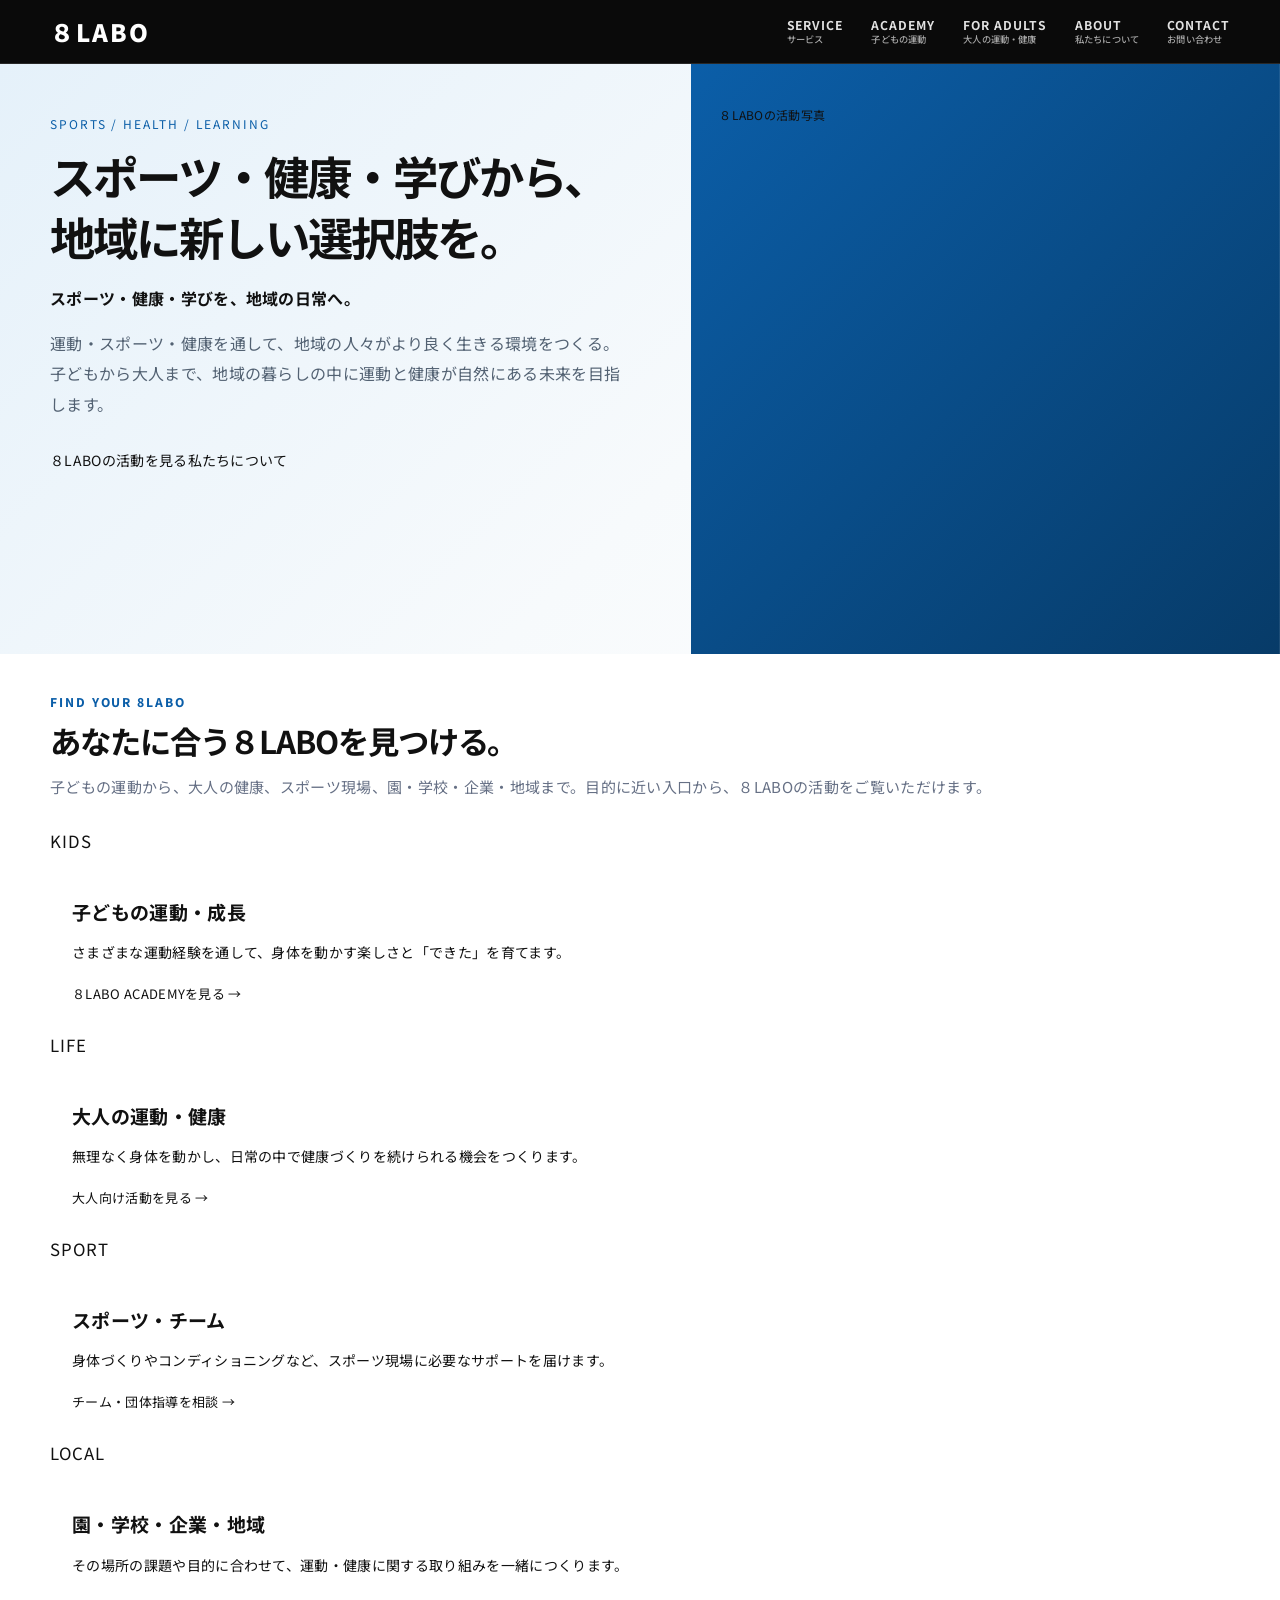
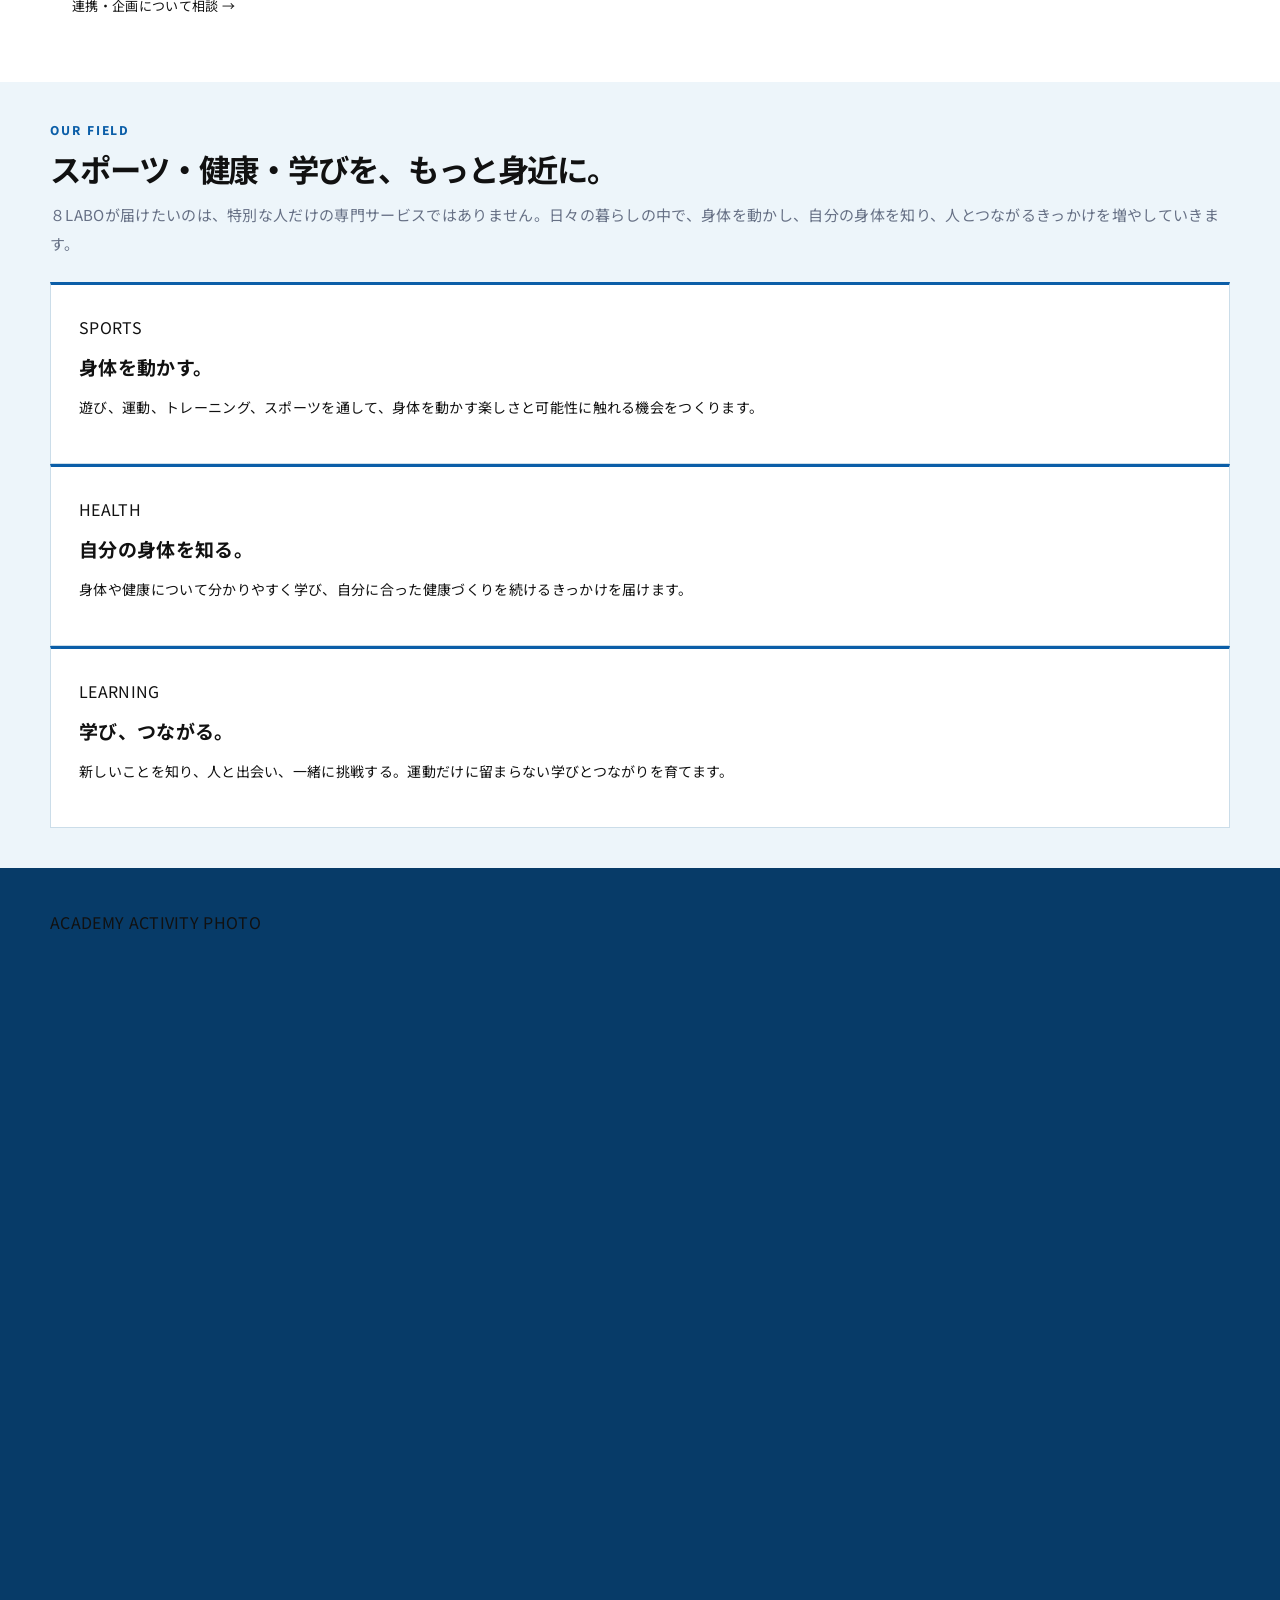
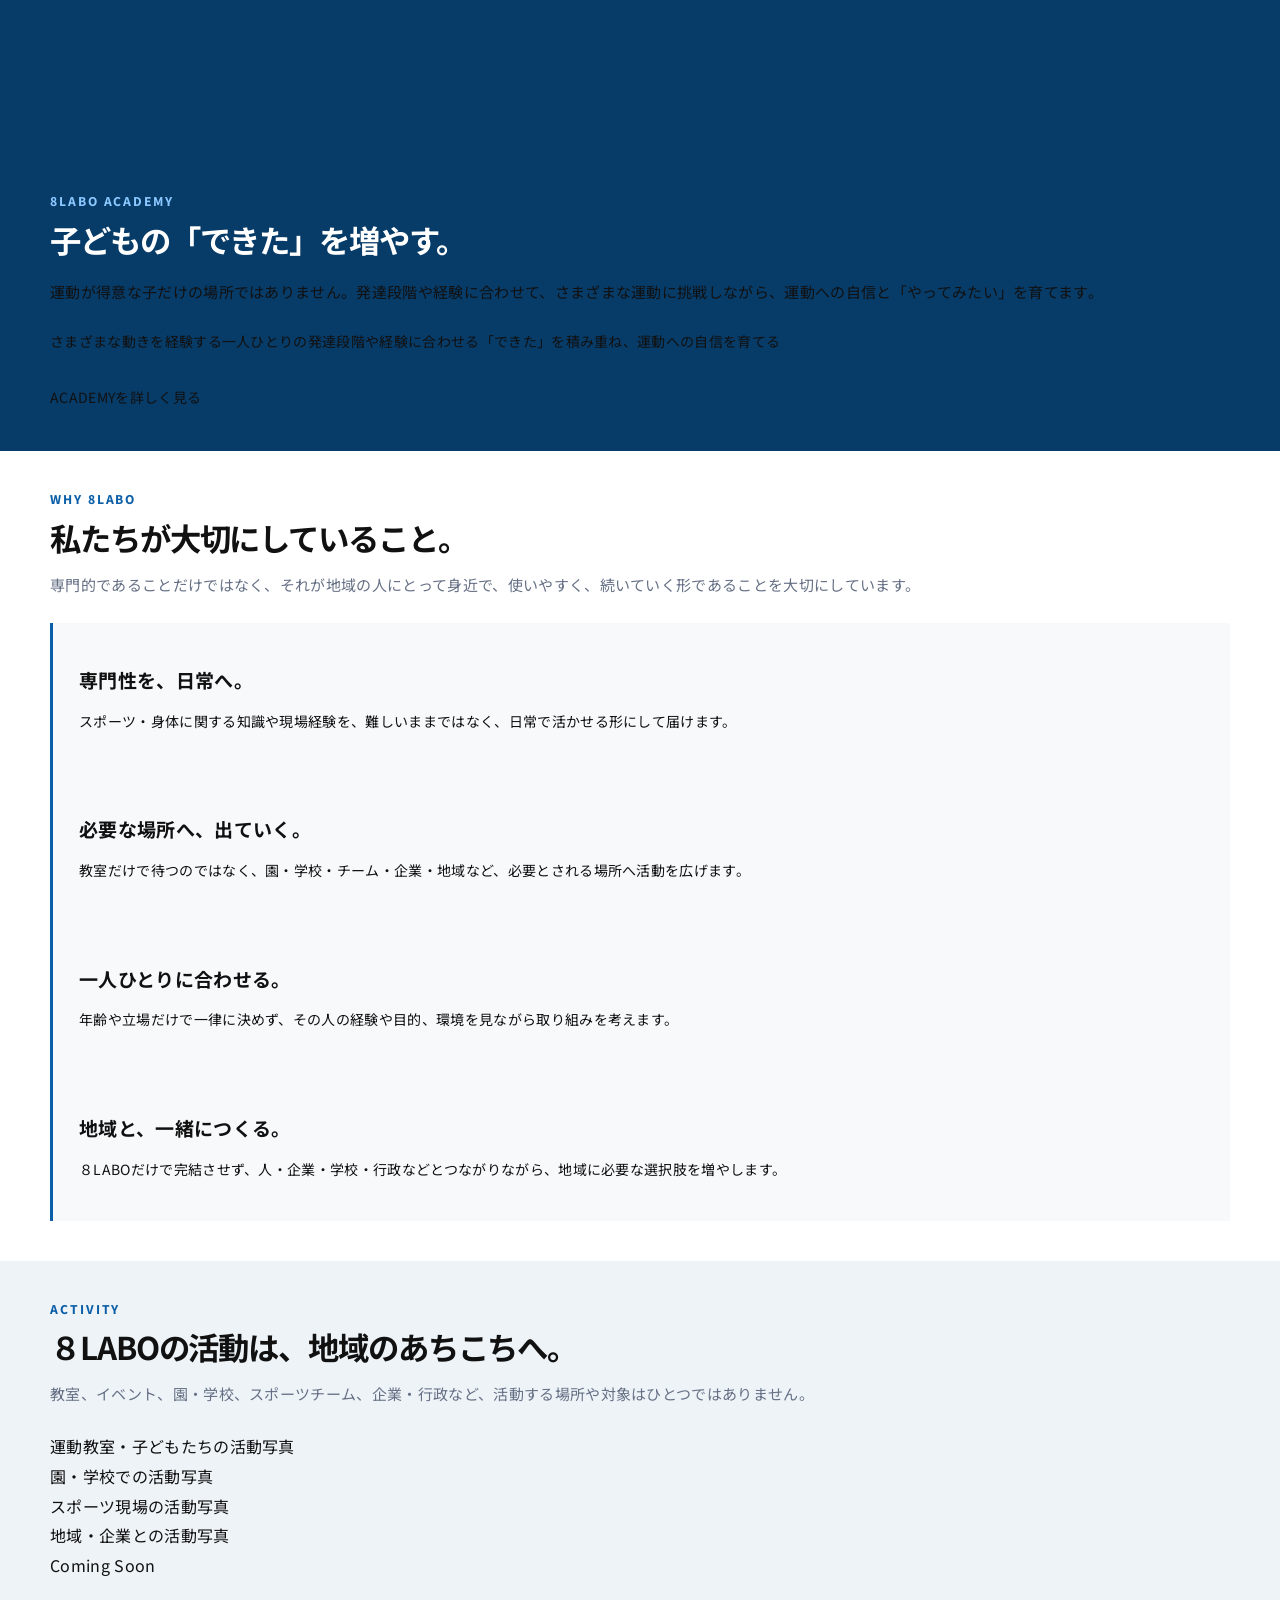
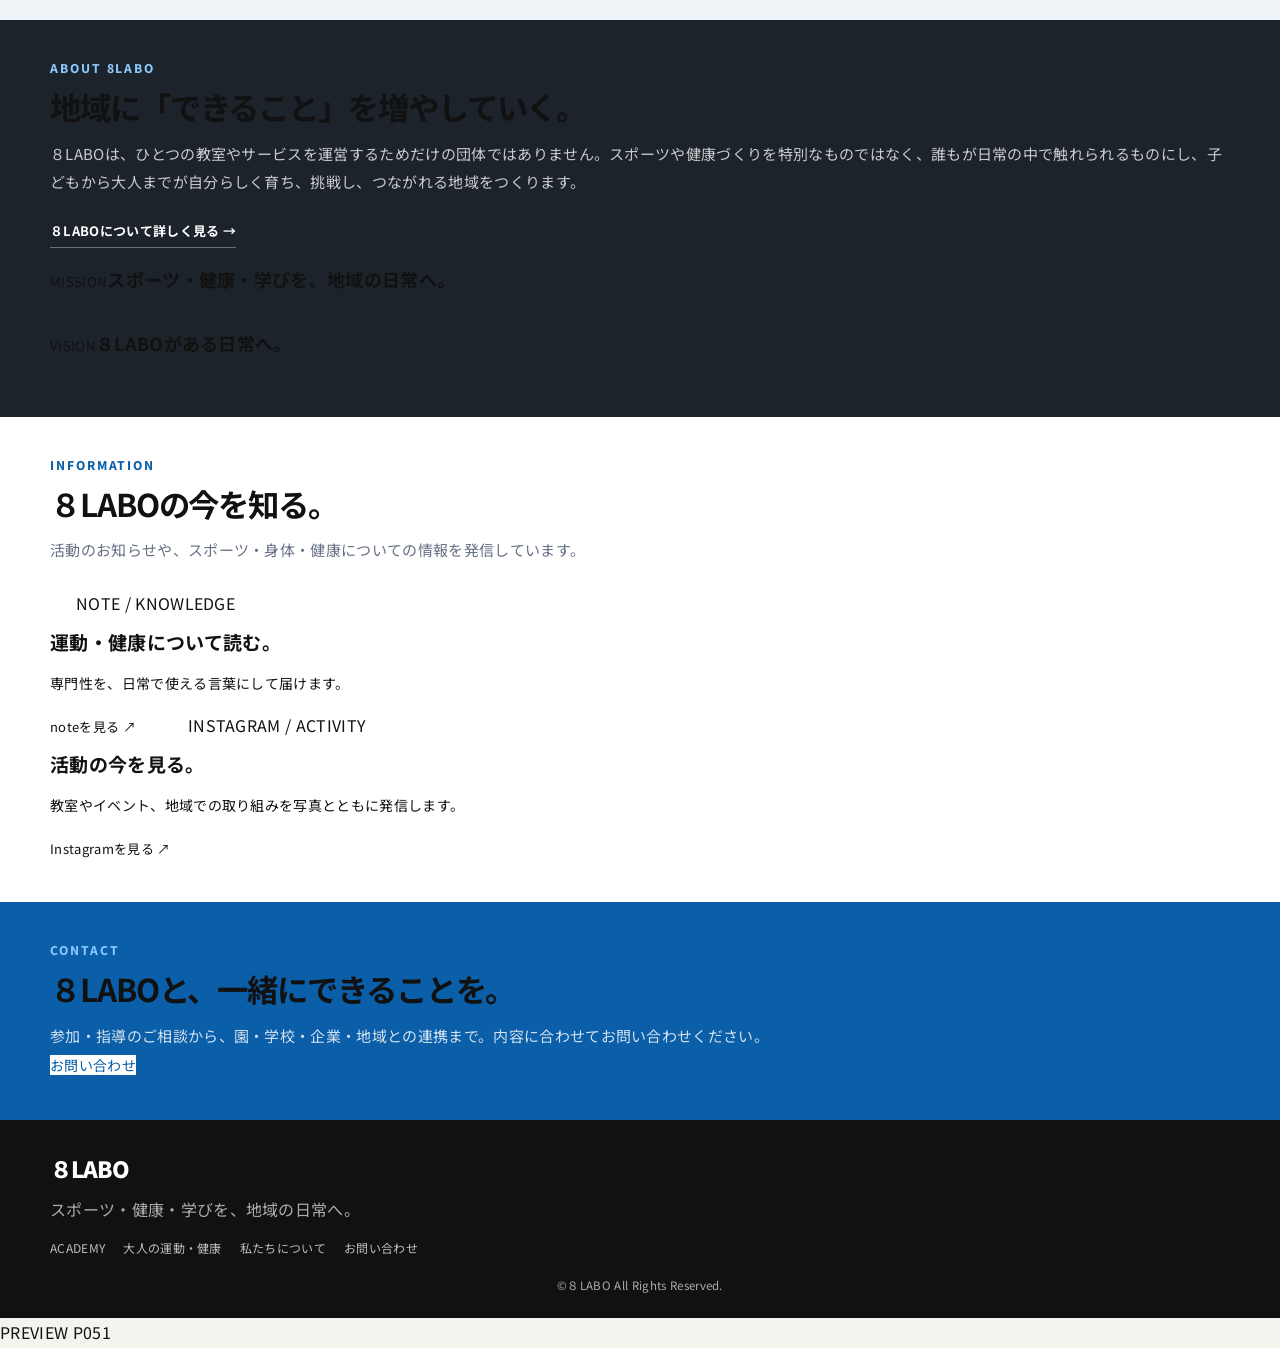
==== preview/index.html @ ba534a1f "P073: refresh Home shared header styles" ====
<!DOCTYPE html><html lang="ja"><head><meta charset="UTF-8"><meta name="viewport" content="width=device-width,initial-scale=1"><meta name="description" content="８LABOは、スポーツ・健康・学びを地域の日常へ届ける愛媛発の地域づくりプロジェクトです。"><title>８LABO｜スポーツ・健康・学びを、地域の日常へ。</title><link rel="preconnect" href="https://fonts.googleapis.com"><link rel="preconnect" href="https://fonts.gstatic.com" crossorigin><link href="https://fonts.googleapis.com/css2?family=Noto+Sans+JP:wght@400;500;600;700;900&display=swap" rel="stylesheet"><link rel="stylesheet" href="style.css"><link rel="stylesheet" href="refine.css"><link rel="stylesheet" href="p003.css"><link rel="stylesheet" href="home-refactor.css?v=p073"><link rel="stylesheet" href="mobile-header.css?v=p073"></head><body class="p003 home-page"><header class="site-header" id="top"><a class="brand" href="#top">８LABO</a><button class="menu-button" aria-expanded="false">MENU</button><nav class="global-nav"><a href="#for-you">SERVICE<span>サービス</span></a><a href="academy.html">ACADEMY<span>子どもの運動</span></a><a href="adults.html">FOR ADULTS<span>大人の運動・健康</span></a><a href="about.html">ABOUT<span>私たちについて</span></a><a href="contact.html">CONTACT<span>お問い合わせ</span></a></nav></header><main><section class="renew-hero home-hero"><div class="hero-grid"><div class="hero-copybox"><p class="kicker">SPORTS / HEALTH / LEARNING</p><h1>８LABOがある日常へ。</h1><p class="mission">スポーツ・健康・学びを、地域の日常へ。</p><p class="hero-text">運動・スポーツ・健康を通して、地域の人々がより良く生きる環境をつくる。子どもから大人まで、地域の暮らしの中に運動と健康が自然にある未来を目指します。</p><div class="hero-actions"><a class="btn btn-primary" href="#for-you">８LABOの活動を見る</a><a class="btn btn-secondary" href="about.html">私たちについて</a></div></div><div class="photo-stage"><p class="photo-note">８LABOの活動写真</p></div></div></section><section id="for-you" class="entrance-section"><div class="wrap"><div class="section-head"><div class="heading-unit"><h2>あなたに合う８LABOを見つける。</h2><p class="kicker">FIND YOUR 8LABO</p></div><p>子どもの運動から、大人の健康、スポーツ現場、園・学校・企業・地域まで。目的に近い入口から、８LABOの活動をご覧いただけます。</p></div><div class="entrance-grid"><a class="entrance-card" href="academy.html"><div class="entrance-visual">KIDS</div><div class="entrance-copy"><h3>子どもの運動・成長</h3><p>さまざまな運動経験を通して、身体を動かす楽しさと「できた」を育てます。</p><span class="mini-link">８LABO ACADEMYを見る →</span></div></a><a class="entrance-card" href="adults.html"><div class="entrance-visual">LIFE</div><div class="entrance-copy"><h3>大人の運動・健康</h3><p>無理なく身体を動かし、日常の中で健康づくりを続けられる機会をつくります。</p><span class="mini-link">大人向け活動を見る →</span></div></a><a class="entrance-card" href="contact.html"><div class="entrance-visual">SPORT</div><div class="entrance-copy"><h3>スポーツ・チーム</h3><p>身体づくりやコンディショニングなど、スポーツ現場に必要なサポートを届けます。</p><span class="mini-link">チーム・団体指導を相談 →</span></div></a><a class="entrance-card" href="contact.html"><div class="entrance-visual">LOCAL</div><div class="entrance-copy"><h3>園・学校・企業・地域</h3><p>その場所の課題や目的に合わせて、運動・健康に関する取り組みを一緒につくります。</p><span class="mini-link">連携・企画について相談 →</span></div></a></div></div></section><section id="services" class="home-fields"><div class="wrap"><div class="section-head"><div class="heading-unit"><h2>スポーツ・健康・学びを、もっと身近に。</h2><p class="kicker">OUR FIELD</p></div><p>８LABOが届けたいのは、特別な人だけの専門サービスではありません。日々の暮らしの中で、身体を動かし、自分の身体を知り、人とつながるきっかけを増やしていきます。</p></div><div class="value-grid"><article class="value-card"><span class="value-word">SPORTS</span><h3>身体を動かす。</h3><p>遊び、運動、トレーニング、スポーツを通して、身体を動かす楽しさと可能性に触れる機会をつくります。</p></article><article class="value-card"><span class="value-word">HEALTH</span><h3>自分の身体を知る。</h3><p>身体や健康について分かりやすく学び、自分に合った健康づくりを続けるきっかけを届けます。</p></article><article class="value-card"><span class="value-word">LEARNING</span><h3>学び、つながる。</h3><p>新しいことを知り、人と出会い、一緒に挑戦する。運動だけに留まらない学びとつながりを育てます。</p></article></div></div></section><section class="featured"><div class="wrap featured-grid"><div class="featured-visual">ACADEMY ACTIVITY PHOTO</div><div><div class="heading-unit heading-unit-light"><h2>子どもの「できた」を増やす。</h2><p class="kicker">8LABO ACADEMY</p></div><p>運動が得意な子だけの場所ではありません。発達段階や経験に合わせて、さまざまな運動に挑戦しながら、運動への自信と「やってみたい」を育てます。</p><div class="feature-points"><span>さまざまな動きを経験する</span><span>一人ひとりの発達段階や経験に合わせる</span><span>「できた」を積み重ね、運動への自信を育てる</span></div><a class="btn" href="academy.html">ACADEMYを詳しく見る</a></div></div></section><section id="strength" class="home-strength"><div class="wrap"><div class="section-head"><div class="heading-unit"><h2>私たちが大切にしていること。</h2><p class="kicker">WHY 8LABO</p></div><p>専門的であることだけではなく、それが地域の人にとって身近で、使いやすく、続いていく形であることを大切にしています。</p></div><div class="reason-grid"><article class="reason"><h3>専門性を、日常へ。</h3><p>スポーツ・身体に関する知識や現場経験を、難しいままではなく、日常で活かせる形にして届けます。</p></article><article class="reason"><h3>必要な場所へ、出ていく。</h3><p>教室だけで待つのではなく、園・学校・チーム・企業・地域など、必要とされる場所へ活動を広げます。</p></article><article class="reason"><h3>一人ひとりに合わせる。</h3><p>年齢や立場だけで一律に決めず、その人の経験や目的、環境を見ながら取り組みを考えます。</p></article><article class="reason"><h3>地域と、一緒につくる。</h3><p>８LABOだけで完結させず、人・企業・学校・行政などとつながりながら、地域に必要な選択肢を増やします。</p></article></div></div></section><section id="activity" class="activity-results"><div class="wrap"><div class="section-head"><div class="heading-unit"><h2>８LABOの活動は、地域のあちこちへ。</h2><p class="kicker">ACTIVITY</p></div><p>教室、イベント、園・学校、スポーツチーム、企業・行政など、活動する場所や対象はひとつではありません。</p></div><div class="activity-photo-grid"><div class="activity-photo">運動教室・子どもたちの活動写真</div><div class="activity-photo">園・学校での活動写真</div><div class="activity-photo">スポーツ現場の活動写真</div><div class="activity-photo">地域・企業との活動写真</div></div></div></section><section id="about" class="about-renew"><div class="wrap about-grid"><div class="about-copy"><div class="heading-unit heading-unit-light"><h2>地域に「できること」を増やしていく。</h2><p class="kicker">ABOUT 8LABO</p></div><p>８LABOは、ひとつの教室やサービスを運営するためだけの団体ではありません。スポーツや健康づくりを特別なものではなく、誰もが日常の中で触れられるものにし、子どもから大人までが自分らしく育ち、挑戦し、つながれる地域をつくります。</p><a class="about-link" href="about.html">８LABOについて詳しく見る →</a></div><div class="mv-summary"><div class="mv-block"><small>MISSION</small><strong>スポーツ・健康・学びを、地域の日常へ。</strong></div><div class="mv-block"><small>VISION</small><strong>８LABOがある日常へ。</strong></div></div></div></section><section class="home-news"><div class="wrap"><div class="section-head"><div class="heading-unit"><h2>８LABOの今を知る。</h2><p class="kicker">INFORMATION</p></div><p>活動のお知らせや、スポーツ・身体・健康についての情報を発信しています。</p></div><div class="content-grid"><a class="content-card" href="https://note.com/8labo" target="_blank" rel="noopener"><span class="tag">NOTE / KNOWLEDGE</span><h3>運動・健康について読む。</h3><p>専門性を、日常で使える言葉にして届けます。</p><span class="mini-link">noteを見る ↗</span></a><a class="content-card" href="https://www.instagram.com/8_labo/" target="_blank" rel="noopener"><span class="tag">INSTAGRAM / ACTIVITY</span><h3>活動の今を見る。</h3><p>教室やイベント、地域での取り組みを写真とともに発信します。</p><span class="mini-link">Instagramを見る ↗</span></a></div></div></section><section id="contact" class="renew-contact"><div class="wrap"><div class="heading-unit heading-unit-light"><h2>８LABOと、一緒にできることを。</h2><p class="kicker">CONTACT</p></div><p>参加・指導のご相談から、園・学校・企業・地域との連携まで。内容に合わせてお問い合わせください。</p><div class="hero-actions"><a class="btn home-contact-btn" href="contact.html">お問い合わせ</a></div></div></section></main><footer class="site-footer"><div class="footer-brand">８LABO</div><p>スポーツ・健康・学びを、地域の日常へ。</p><div class="footer-links"><a href="academy.html">ACADEMY</a><a href="adults.html">大人の運動・健康</a><a href="about.html">私たちについて</a><a href="contact.html">お問い合わせ</a></div><p class="copyright">©８LABO All Rights Reserved.</p></footer><div class="preview-badge">PREVIEW P051</div><script src="script.js"></script></body></html>
---- preview/style.css ----
:root{--ink:#111;--paper:#f5f3ee;--white:#fff;--accent:#dff06a;--muted:#696969;--line:rgba(17,17,17,.16);--max:1180px}*{box-sizing:border-box}html{scroll-behavior:smooth}body{margin:0;font-family:"Noto Sans JP",system-ui,sans-serif;background:var(--paper);color:var(--ink);line-height:1.85;letter-spacing:.02em}a{color:inherit;text-decoration:none}.site-header{position:fixed;inset:0 0 auto;z-index:100;display:flex;align-items:center;justify-content:space-between;padding:22px 28px;mix-blend-mode:difference;color:white}.brand{font-size:1.25rem;font-weight:900;letter-spacing:.08em}.global-nav{display:flex;gap:28px;font-size:.76rem;font-weight:700;letter-spacing:.12em}.global-nav a{opacity:.82}.menu-button{display:none;background:none;border:0;color:inherit;font:inherit;font-size:.75rem;font-weight:700}.hero{min-height:100svh;position:relative;overflow:hidden;display:grid;place-items:center;background:#101010;color:white}.hero-inner{width:min(var(--max),calc(100% - 48px));position:relative;z-index:2;padding:130px 0 90px}.eyebrow,.section-index{font-size:.72rem;font-weight:700;letter-spacing:.18em}.hero h1{margin:18px 0 24px;font-size:clamp(4rem,11vw,9rem);line-height:.96;letter-spacing:-.055em;font-weight:900}.hero-copy{font-size:clamp(1.25rem,2vw,2rem);font-weight:600;margin:0 0 28px}.hero-lead{max-width:720px;color:rgba(255,255,255,.72)}.text-link{display:inline-flex;gap:12px;margin-top:28px;font-weight:700;border-bottom:1px solid rgba(255,255,255,.35);padding-bottom:6px}.hero-orb{position:absolute;border-radius:999px}.hero-orb-a{width:56vw;height:56vw;background:radial-gradient(circle at 40% 40%,#edf88c 0%,#b6d942 34%,transparent 70%);top:-22vw;right:-10vw}.hero-orb-b{width:34vw;height:34vw;background:radial-gradient(circle,rgba(131,149,255,.72),transparent 70%);bottom:-18vw;left:-8vw}.section-wrap{width:min(var(--max),calc(100% - 48px));margin:0 auto;padding:128px 0}.section-wrap.narrow{max-width:860px}.section-dark{background:#111;color:white}.section-light{background:var(--paper)}.section-accent{background:var(--accent)}.section-heading{margin-bottom:58px}.section-heading h2,.statement h2,.story h2,.support h2,.contact h2,.future h2{font-size:clamp(2.2rem,5vw,4.7rem);line-height:1.18;letter-spacing:-.04em;margin:18px 0 26px}.statement p{color:rgba(255,255,255,.76)}.statement-large{font-size:clamp(1.5rem,3vw,2.5rem);line-height:1.55;margin:48px 0}.statement-large strong{color:white}.vision-grid{display:grid;grid-template-columns:repeat(2,1fr);gap:1px;background:var(--line);border:1px solid var(--line)}.vision-card{background:var(--paper);padding:44px;min-height:320px}.vision-card span,.support-grid span{font-size:.72rem;font-weight:700;letter-spacing:.15em;color:var(--muted)}.vision-card h3{font-size:1.6rem;line-height:1.45;margin:70px 0 18px}.vision-card p{color:#555;margin:0}.big-number{font-size:clamp(6rem,18vw,15rem);line-height:.8;letter-spacing:-.08em;font-weight:900;margin:36px 0 50px}.future-lines{border-top:1px solid rgba(17,17,17,.28)}.future-lines p{margin:0;padding:20px 0;border-bottom:1px solid rgba(17,17,17,.28);font-size:clamp(1.1rem,2vw,1.65rem);font-weight:600}.future-closing{margin-top:48px;font-size:1.15rem;font-weight:600}.activity-list{border-top:1px solid var(--line)}.activity-item{display:grid;grid-template-columns:110px 1fr;gap:30px;padding:46px 0;border-bottom:1px solid var(--line)}.activity-no{font-size:3.5rem;font-weight:900;line-height:1}.activity-label{font-size:.72rem;font-weight:700;letter-spacing:.16em;margin-top:0}.activity-item h3{font-size:clamp(1.5rem,3vw,2.4rem);line-height:1.35;margin:8px 0 14px}.activity-item p:last-child{max-width:720px;color:#555}.story-grid{display:grid;grid-template-columns:1fr 1fr;gap:90px}.story-copy{align-self:end}.story-copy p{color:rgba(255,255,255,.7)}.story-copy .lead{color:white;font-size:1.35rem;font-weight:600}.support-lead{font-size:1.25rem;font-weight:600;margin:28px 0 54px}.support-grid{display:grid;grid-template-columns:repeat(4,1fr);gap:1px;background:var(--line);border:1px solid var(--line)}.support-grid>div{background:var(--paper);padding:30px;min-height:250px}.support-grid h3{margin-top:50px}.support-grid p{color:#555;font-size:.92rem}.contact{text-align:center}.contact .section-index{text-align:left}.contact p{max-width:720px;margin-left:auto;margin-right:auto}.contact-button{display:inline-flex;margin-top:34px;padding:18px 28px;border:2px solid #111;font-weight:800;letter-spacing:.08em}.contact-button:hover{background:#111;color:white}.site-footer{background:#111;color:white;padding:50px 28px 34px}.footer-brand{font-size:clamp(2.5rem,6vw,5rem);font-weight:900;letter-spacing:-.04em}.site-footer p{color:rgba(255,255,255,.65)}.copyright{margin-top:44px;font-size:.72rem}.reveal{opacity:0;transform:translateY(28px);transition:opacity .8s ease,transform .8s ease}.reveal.is-visible{opacity:1;transform:none}@media(max-width:800px){.site-header{padding:18px 20px}.menu-button{display:block}.global-nav{display:none;position:fixed;top:58px;right:16px;flex-direction:column;gap:16px;padding:20px;background:#111;color:white;mix-blend-mode:normal;min-width:180px}.global-nav.is-open{display:flex}.hero-inner,.section-wrap{width:min(100% - 32px,var(--max))}.hero h1{font-size:clamp(3.6rem,18vw,6rem)}.hero-orb-a{width:90vw;height:90vw;top:-30vw;right:-30vw}.hero-orb-b{width:70vw;height:70vw}.section-wrap{padding:92px 0}.vision-grid,.story-grid,.support-grid{grid-template-columns:1fr}.vision-card{min-height:0;padding:30px}.vision-card h3{margin-top:42px}.activity-item{grid-template-columns:58px 1fr;gap:18px}.activity-no{font-size:2.5rem}.story-grid{gap:20px}}
---- preview/home-refactor.css ----
/* P073 — home base + shared consistency + canonical site header. */
@import url('./home-p051-base.css');
@import url('./p051-consistency.css?v=p073');
@import url('./mobile-header.css?v=p066');
@import url('./header-p071.css?v=p073');
---- preview/mobile-header.css ----
/* P066 — canonical header contract.
   All pages now use the same explicit Noto Sans JP source for the brand/menu. */
html body.p003 > header.site-header{
  height:64px!important;
  padding:0 max(20px,calc((100vw - 1180px)/2))!important;
  display:flex!important;
  align-items:center!important;
  justify-content:space-between!important;
  background:#0a0a0a!important;
  color:#fff!important;
  border-bottom:1px solid rgba(255,255,255,.12)!important;
  position:relative!important;
  z-index:1000!important;
  mix-blend-mode:normal!important;
  isolation:isolate!important;
}
html body.p003 > header.site-header > a.brand{
  margin:0!important;
  padding:0!important;
  font-family:"Noto Sans JP",sans-serif!important;
  font-size:24px!important;
  font-weight:900!important;
  line-height:1!important;
  letter-spacing:.08em!important;
  color:#fff!important;
  opacity:1!important;
  transform:none!important;
}
html body.p003 > header.site-header > button.menu-button{
  margin:0!important;
  padding:0!important;
  background:none!important;
  border:0!important;
  font-family:"Noto Sans JP",sans-serif!important;
  font-size:14px!important;
  font-weight:800!important;
  line-height:1!important;
  letter-spacing:.12em!important;
  color:#fff!important;
  opacity:1!important;
  transform:none!important;
}
@media(min-width:801px){
  html body.p003 > header.site-header > button.menu-button{display:none!important}
  html body.p003 > header.site-header > nav.global-nav{
    display:flex!important;
    align-items:center!important;
    gap:28px!important;
    position:static!important;
    width:auto!important;
    min-width:0!important;
    margin:0!important;
    padding:0!important;
    background:transparent!important;
    border:0!important;
    box-shadow:none!important;
  }
  html body.p003 > header.site-header > nav.global-nav a{
    display:block!important;
    width:auto!important;
    margin:0!important;
    padding:0!important;
    border:0!important;
    color:#fff!important;
    font-size:.76rem!important;
    font-weight:700!important;
    line-height:1.35!important;
    letter-spacing:.08em!important;
    opacity:.88!important;
    white-space:nowrap!important;
  }
}
@media(max-width:800px){
  html,body{-webkit-text-size-adjust:100%!important;text-size-adjust:100%!important}
  html body.p003 > header.site-header{padding:0 20px!important}
  html body.p003 > header.site-header > a.brand{
    font-family:"Noto Sans JP",sans-serif!important;
    font-size:24px!important;
    font-weight:900!important;
    line-height:24px!important;
  }
  html body.p003 > header.site-header > button.menu-button{display:block!important}
}
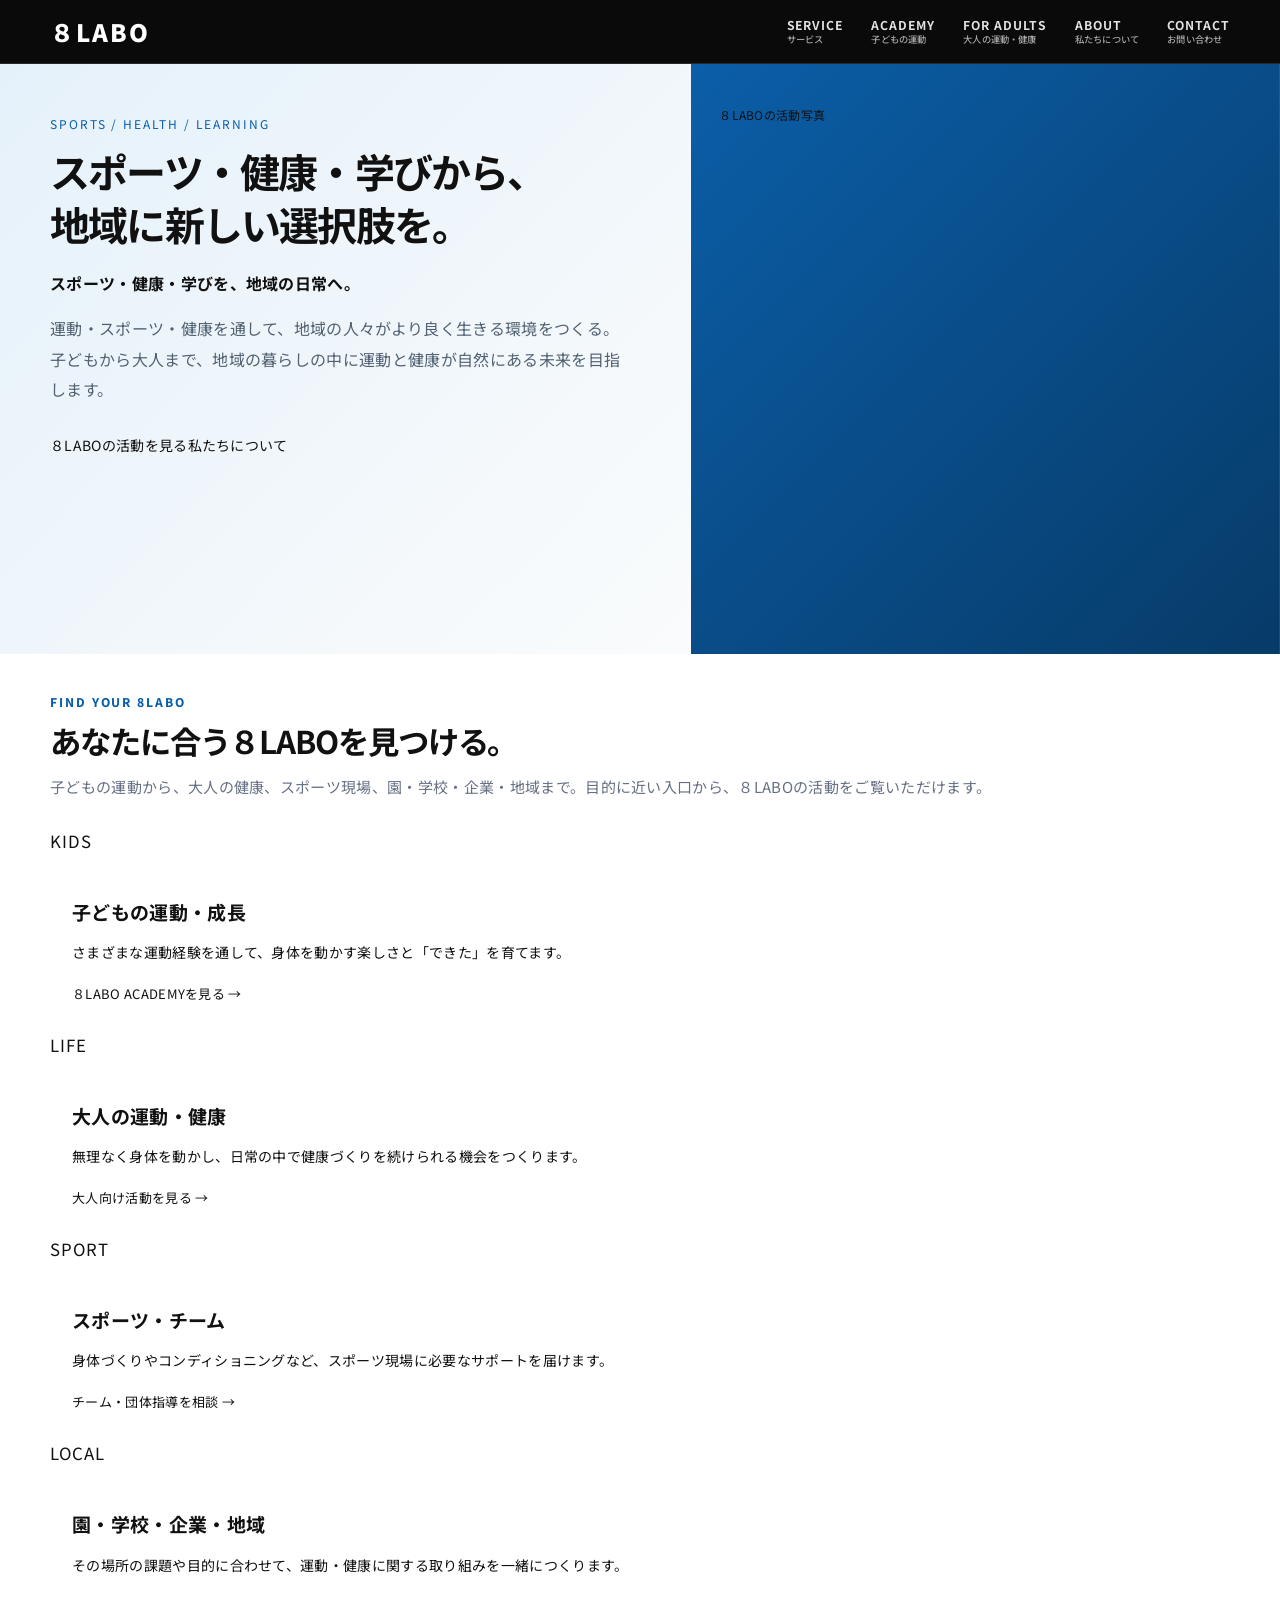
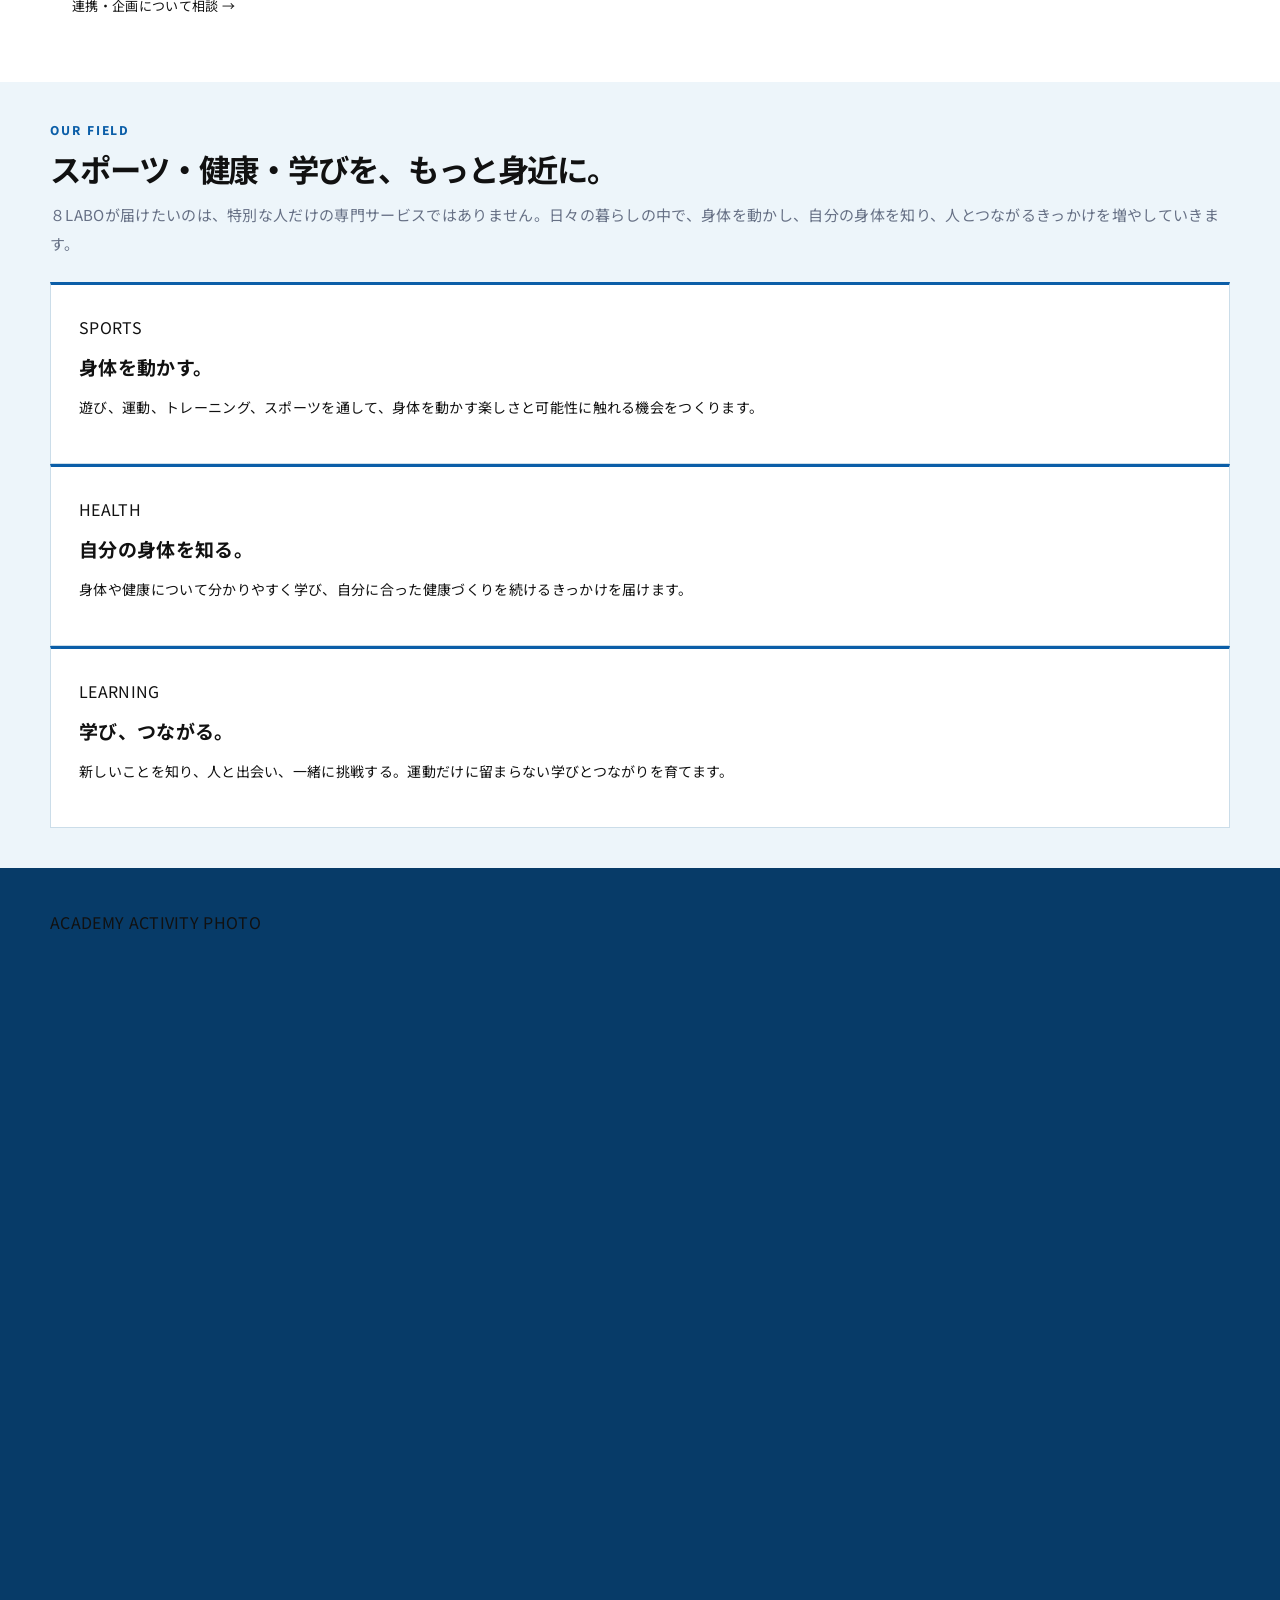
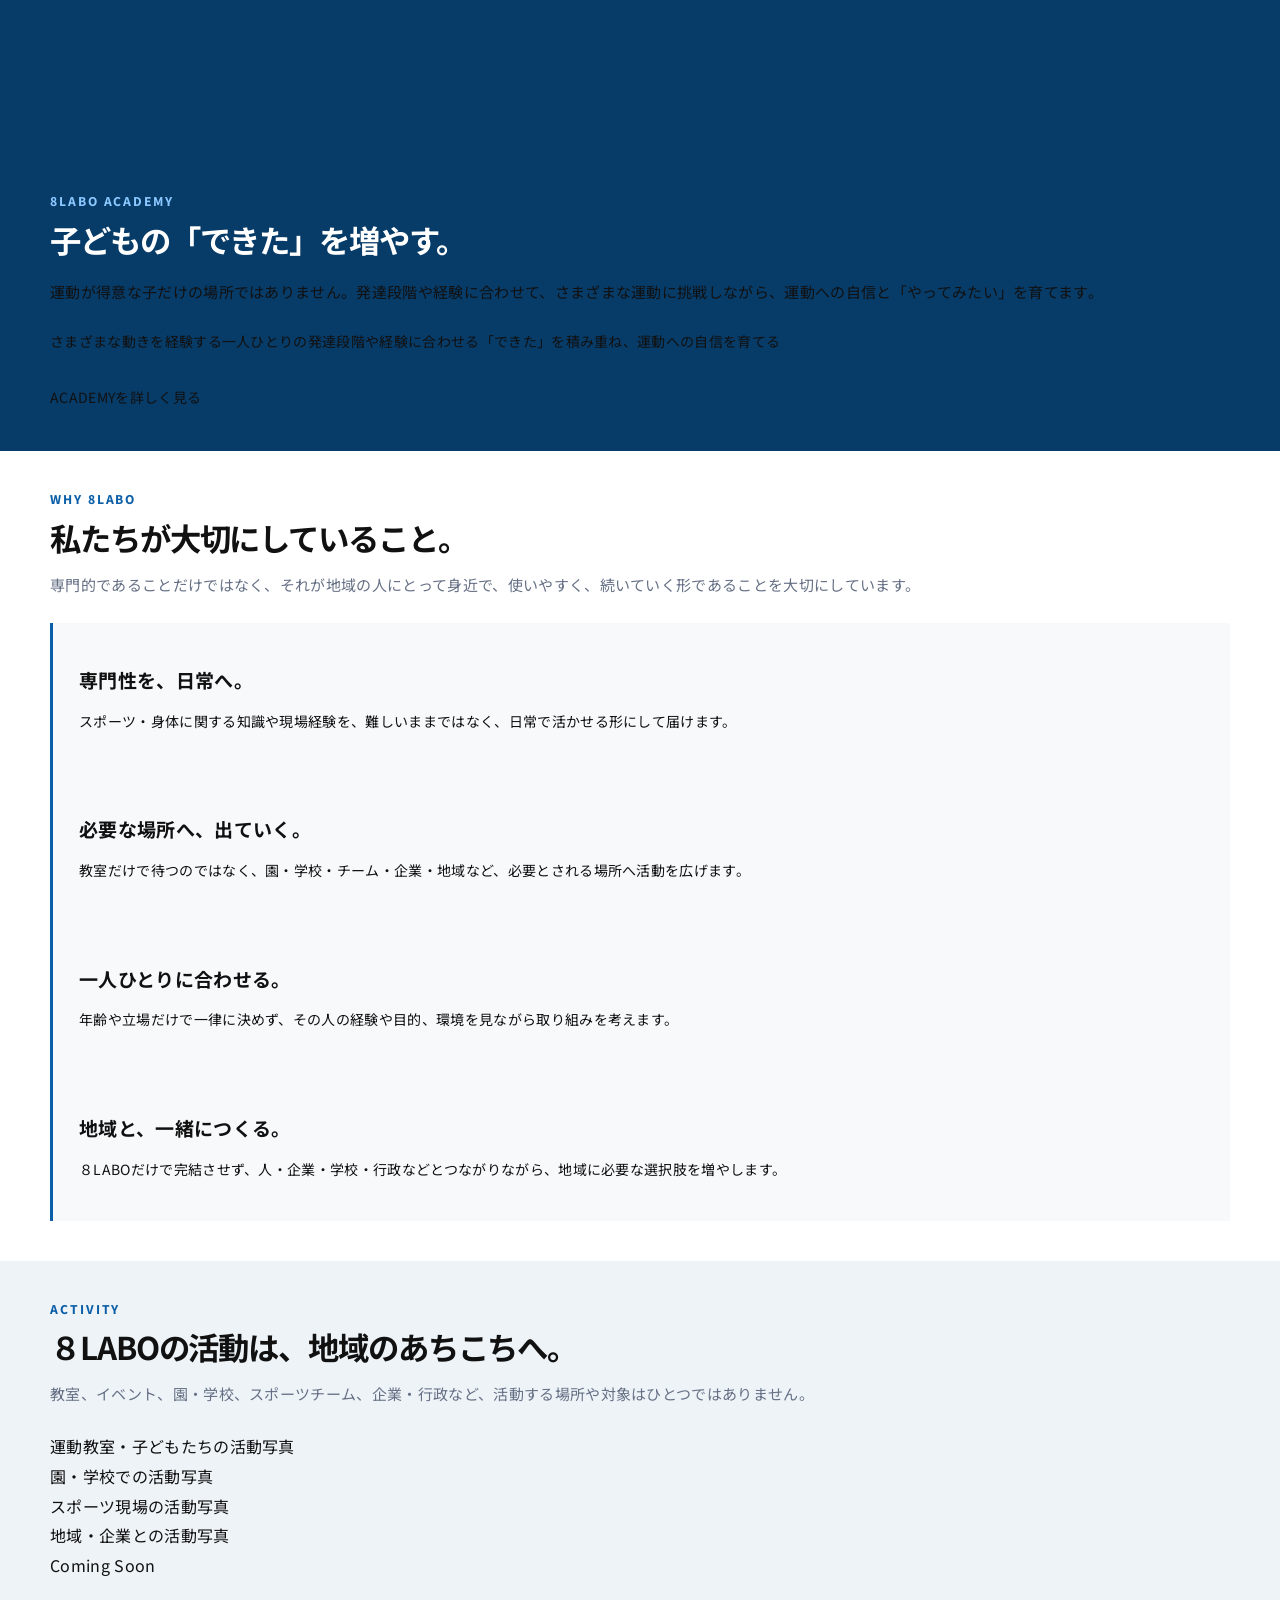
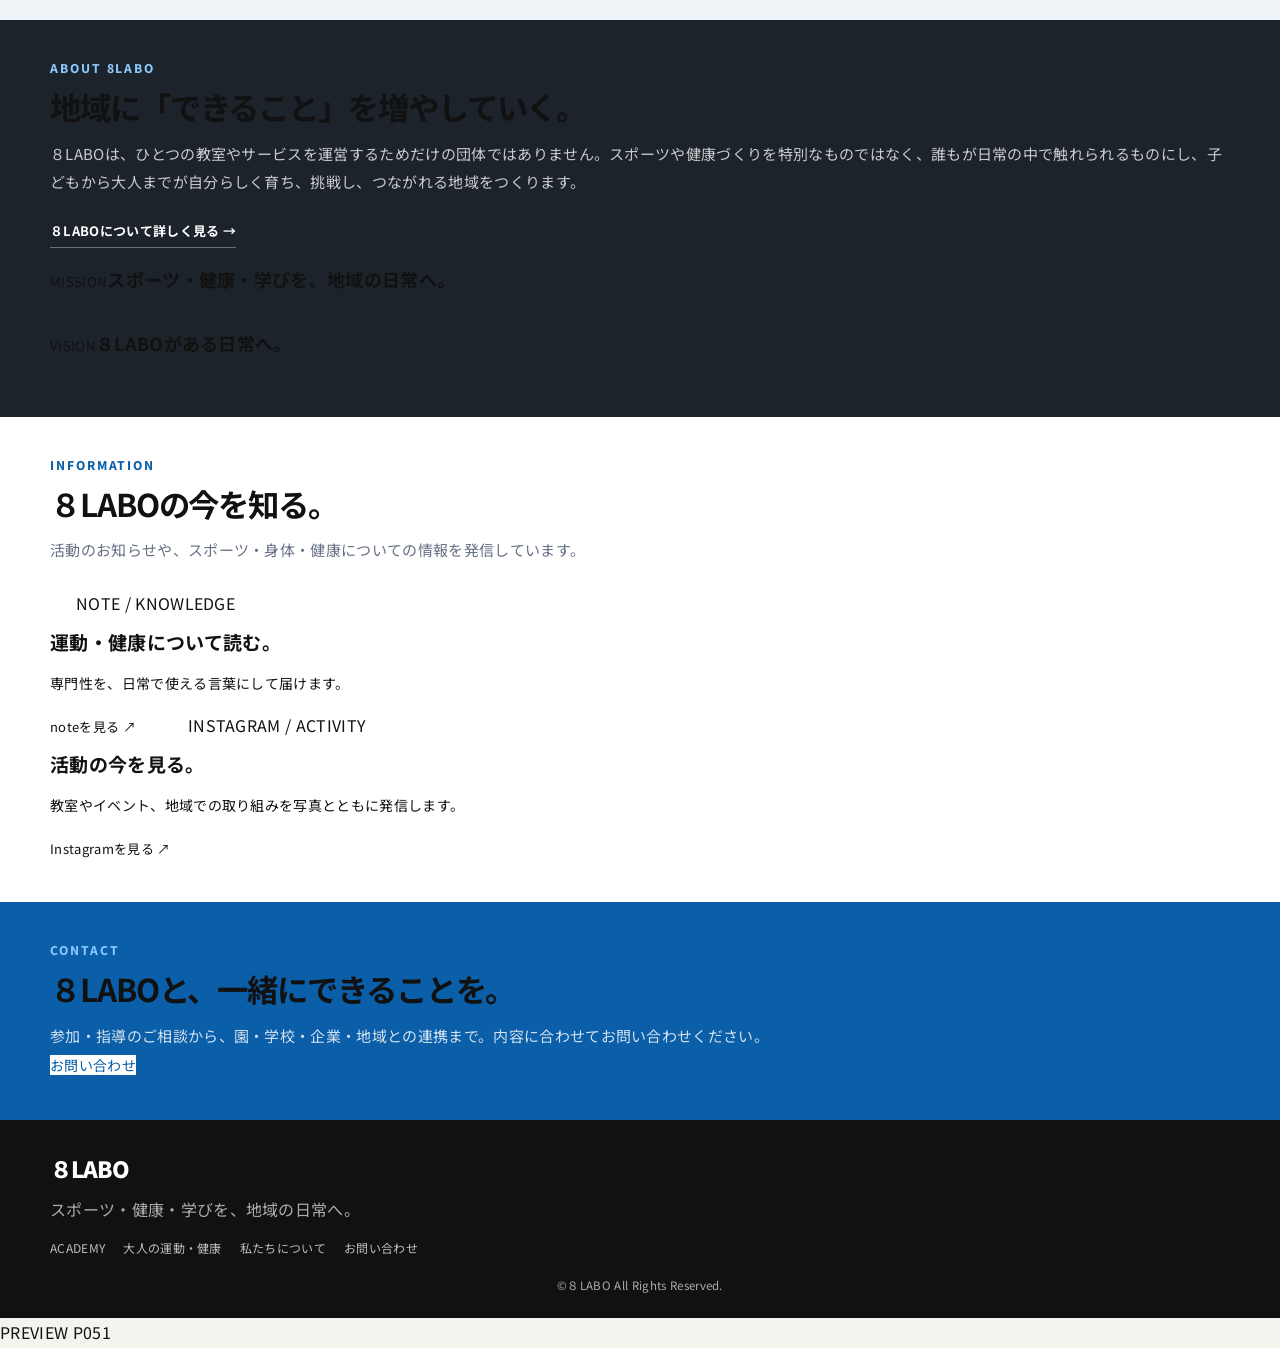
==== commit 27298fa7: "Bump home stylesheet cache version" ====
--- a/preview/index.html
+++ b/preview/index.html
@@ -1 +1 @@
-<!DOCTYPE html><html lang="ja"><head><meta charset="UTF-8"><meta name="viewport" content="width=device-width,initial-scale=1"><meta name="description" content="８LABOは、スポーツ・健康・学びを地域の日常へ届ける愛媛発の地域づくりプロジェクトです。"><title>８LABO｜スポーツ・健康・学びを、地域の日常へ。</title><link rel="preconnect" href="https://fonts.googleapis.com"><link rel="preconnect" href="https://fonts.gstatic.com" crossorigin><link href="https://fonts.googleapis.com/css2?family=Noto+Sans+JP:wght@400;500;600;700;900&display=swap" rel="stylesheet"><link rel="stylesheet" href="style.css"><link rel="stylesheet" href="refine.css"><link rel="stylesheet" href="p003.css"><link rel="stylesheet" href="home-refactor.css?v=p073"><link rel="stylesheet" href="mobile-header.css?v=p073"></head><body class="p003 home-page"><header class="site-header" id="top"><a class="brand" href="#top">８LABO</a><button class="menu-button" aria-expanded="false">MENU</button><nav class="global-nav"><a href="#for-you">SERVICE<span>サービス</span></a><a href="academy.html">ACADEMY<span>子どもの運動</span></a><a href="adults.html">FOR ADULTS<span>大人の運動・健康</span></a><a href="about.html">ABOUT<span>私たちについて</span></a><a href="contact.html">CONTACT<span>お問い合わせ</span></a></nav></header><main><section class="renew-hero home-hero"><div class="hero-grid"><div class="hero-copybox"><p class="kicker">SPORTS / HEALTH / LEARNING</p><h1>８LABOがある日常へ。</h1><p class="mission">スポーツ・健康・学びを、地域の日常へ。</p><p class="hero-text">運動・スポーツ・健康を通して、地域の人々がより良く生きる環境をつくる。子どもから大人まで、地域の暮らしの中に運動と健康が自然にある未来を目指します。</p><div class="hero-actions"><a class="btn btn-primary" href="#for-you">８LABOの活動を見る</a><a class="btn btn-secondary" href="about.html">私たちについて</a></div></div><div class="photo-stage"><p class="photo-note">８LABOの活動写真</p></div></div></section><section id="for-you" class="entrance-section"><div class="wrap"><div class="section-head"><div class="heading-unit"><h2>あなたに合う８LABOを見つける。</h2><p class="kicker">FIND YOUR 8LABO</p></div><p>子どもの運動から、大人の健康、スポーツ現場、園・学校・企業・地域まで。目的に近い入口から、８LABOの活動をご覧いただけます。</p></div><div class="entrance-grid"><a class="entrance-card" href="academy.html"><div class="entrance-visual">KIDS</div><div class="entrance-copy"><h3>子どもの運動・成長</h3><p>さまざまな運動経験を通して、身体を動かす楽しさと「できた」を育てます。</p><span class="mini-link">８LABO ACADEMYを見る →</span></div></a><a class="entrance-card" href="adults.html"><div class="entrance-visual">LIFE</div><div class="entrance-copy"><h3>大人の運動・健康</h3><p>無理なく身体を動かし、日常の中で健康づくりを続けられる機会をつくります。</p><span class="mini-link">大人向け活動を見る →</span></div></a><a class="entrance-card" href="contact.html"><div class="entrance-visual">SPORT</div><div class="entrance-copy"><h3>スポーツ・チーム</h3><p>身体づくりやコンディショニングなど、スポーツ現場に必要なサポートを届けます。</p><span class="mini-link">チーム・団体指導を相談 →</span></div></a><a class="entrance-card" href="contact.html"><div class="entrance-visual">LOCAL</div><div class="entrance-copy"><h3>園・学校・企業・地域</h3><p>その場所の課題や目的に合わせて、運動・健康に関する取り組みを一緒につくります。</p><span class="mini-link">連携・企画について相談 →</span></div></a></div></div></section><section id="services" class="home-fields"><div class="wrap"><div class="section-head"><div class="heading-unit"><h2>スポーツ・健康・学びを、もっと身近に。</h2><p class="kicker">OUR FIELD</p></div><p>８LABOが届けたいのは、特別な人だけの専門サービスではありません。日々の暮らしの中で、身体を動かし、自分の身体を知り、人とつながるきっかけを増やしていきます。</p></div><div class="value-grid"><article class="value-card"><span class="value-word">SPORTS</span><h3>身体を動かす。</h3><p>遊び、運動、トレーニング、スポーツを通して、身体を動かす楽しさと可能性に触れる機会をつくります。</p></article><article class="value-card"><span class="value-word">HEALTH</span><h3>自分の身体を知る。</h3><p>身体や健康について分かりやすく学び、自分に合った健康づくりを続けるきっかけを届けます。</p></article><article class="value-card"><span class="value-word">LEARNING</span><h3>学び、つながる。</h3><p>新しいことを知り、人と出会い、一緒に挑戦する。運動だけに留まらない学びとつながりを育てます。</p></article></div></div></section><section class="featured"><div class="wrap featured-grid"><div class="featured-visual">ACADEMY ACTIVITY PHOTO</div><div><div class="heading-unit heading-unit-light"><h2>子どもの「できた」を増やす。</h2><p class="kicker">8LABO ACADEMY</p></div><p>運動が得意な子だけの場所ではありません。発達段階や経験に合わせて、さまざまな運動に挑戦しながら、運動への自信と「やってみたい」を育てます。</p><div class="feature-points"><span>さまざまな動きを経験する</span><span>一人ひとりの発達段階や経験に合わせる</span><span>「できた」を積み重ね、運動への自信を育てる</span></div><a class="btn" href="academy.html">ACADEMYを詳しく見る</a></div></div></section><section id="strength" class="home-strength"><div class="wrap"><div class="section-head"><div class="heading-unit"><h2>私たちが大切にしていること。</h2><p class="kicker">WHY 8LABO</p></div><p>専門的であることだけではなく、それが地域の人にとって身近で、使いやすく、続いていく形であることを大切にしています。</p></div><div class="reason-grid"><article class="reason"><h3>専門性を、日常へ。</h3><p>スポーツ・身体に関する知識や現場経験を、難しいままではなく、日常で活かせる形にして届けます。</p></article><article class="reason"><h3>必要な場所へ、出ていく。</h3><p>教室だけで待つのではなく、園・学校・チーム・企業・地域など、必要とされる場所へ活動を広げます。</p></article><article class="reason"><h3>一人ひとりに合わせる。</h3><p>年齢や立場だけで一律に決めず、その人の経験や目的、環境を見ながら取り組みを考えます。</p></article><article class="reason"><h3>地域と、一緒につくる。</h3><p>８LABOだけで完結させず、人・企業・学校・行政などとつながりながら、地域に必要な選択肢を増やします。</p></article></div></div></section><section id="activity" class="activity-results"><div class="wrap"><div class="section-head"><div class="heading-unit"><h2>８LABOの活動は、地域のあちこちへ。</h2><p class="kicker">ACTIVITY</p></div><p>教室、イベント、園・学校、スポーツチーム、企業・行政など、活動する場所や対象はひとつではありません。</p></div><div class="activity-photo-grid"><div class="activity-photo">運動教室・子どもたちの活動写真</div><div class="activity-photo">園・学校での活動写真</div><div class="activity-photo">スポーツ現場の活動写真</div><div class="activity-photo">地域・企業との活動写真</div></div></div></section><section id="about" class="about-renew"><div class="wrap about-grid"><div class="about-copy"><div class="heading-unit heading-unit-light"><h2>地域に「できること」を増やしていく。</h2><p class="kicker">ABOUT 8LABO</p></div><p>８LABOは、ひとつの教室やサービスを運営するためだけの団体ではありません。スポーツや健康づくりを特別なものではなく、誰もが日常の中で触れられるものにし、子どもから大人までが自分らしく育ち、挑戦し、つながれる地域をつくります。</p><a class="about-link" href="about.html">８LABOについて詳しく見る →</a></div><div class="mv-summary"><div class="mv-block"><small>MISSION</small><strong>スポーツ・健康・学びを、地域の日常へ。</strong></div><div class="mv-block"><small>VISION</small><strong>８LABOがある日常へ。</strong></div></div></div></section><section class="home-news"><div class="wrap"><div class="section-head"><div class="heading-unit"><h2>８LABOの今を知る。</h2><p class="kicker">INFORMATION</p></div><p>活動のお知らせや、スポーツ・身体・健康についての情報を発信しています。</p></div><div class="content-grid"><a class="content-card" href="https://note.com/8labo" target="_blank" rel="noopener"><span class="tag">NOTE / KNOWLEDGE</span><h3>運動・健康について読む。</h3><p>専門性を、日常で使える言葉にして届けます。</p><span class="mini-link">noteを見る ↗</span></a><a class="content-card" href="https://www.instagram.com/8_labo/" target="_blank" rel="noopener"><span class="tag">INSTAGRAM / ACTIVITY</span><h3>活動の今を見る。</h3><p>教室やイベント、地域での取り組みを写真とともに発信します。</p><span class="mini-link">Instagramを見る ↗</span></a></div></div></section><section id="contact" class="renew-contact"><div class="wrap"><div class="heading-unit heading-unit-light"><h2>８LABOと、一緒にできることを。</h2><p class="kicker">CONTACT</p></div><p>参加・指導のご相談から、園・学校・企業・地域との連携まで。内容に合わせてお問い合わせください。</p><div class="hero-actions"><a class="btn home-contact-btn" href="contact.html">お問い合わせ</a></div></div></section></main><footer class="site-footer"><div class="footer-brand">８LABO</div><p>スポーツ・健康・学びを、地域の日常へ。</p><div class="footer-links"><a href="academy.html">ACADEMY</a><a href="adults.html">大人の運動・健康</a><a href="about.html">私たちについて</a><a href="contact.html">お問い合わせ</a></div><p class="copyright">©８LABO All Rights Reserved.</p></footer><div class="preview-badge">PREVIEW P051</div><script src="script.js"></script></body></html>+<!DOCTYPE html><html lang="ja"><head><meta charset="UTF-8"><meta name="viewport" content="width=device-width,initial-scale=1"><meta name="description" content="８LABOは、スポーツ・健康・学びを地域の日常へ届ける愛媛発の地域づくりプロジェクトです。"><title>８LABO｜スポーツ・健康・学びを、地域の日常へ。</title><link rel="preconnect" href="https://fonts.googleapis.com"><link rel="preconnect" href="https://fonts.gstatic.com" crossorigin><link href="https://fonts.googleapis.com/css2?family=Noto+Sans+JP:wght@400;500;600;700;900&display=swap" rel="stylesheet"><link rel="stylesheet" href="style.css"><link rel="stylesheet" href="refine.css"><link rel="stylesheet" href="p003.css"><link rel="stylesheet" href="home-refactor.css?v=p092"><link rel="stylesheet" href="mobile-header.css?v=p073"></head><body class="p003 home-page"><header class="site-header" id="top"><a class="brand" href="#top">８LABO</a><button class="menu-button" aria-expanded="false">MENU</button><nav class="global-nav"><a href="#for-you">SERVICE<span>サービス</span></a><a href="academy.html">ACADEMY<span>子どもの運動</span></a><a href="adults.html">FOR ADULTS<span>大人の運動・健康</span></a><a href="about.html">ABOUT<span>私たちについて</span></a><a href="contact.html">CONTACT<span>お問い合わせ</span></a></nav></header><main><section class="home-hero"><div class="hero-grid"><div class="hero-copybox"><p class="kicker">SPORTS / HEALTH / LEARNING</p><h1><span class="home-hero-line">スポーツ・健康・学びから、</span><span class="home-hero-line">地域に新しい選択肢を。</span></h1><p class="mission">スポーツ・健康・学びを、地域の日常へ。</p><p class="hero-text">運動・スポーツ・健康を通して、地域の人々がより良く生きる環境をつくる。子どもから大人まで、地域の暮らしの中に運動と健康が自然にある未来を目指します。</p><div class="hero-actions"><a class="btn btn-primary" href="#for-you">８LABOの活動を見る</a><a class="btn btn-secondary" href="about.html">私たちについて</a></div></div><div class="photo-stage"><p class="photo-note">８LABOの活動写真</p></div></div></section><section id="for-you" class="entrance-section"><div class="wrap"><div class="section-head"><div class="heading-unit"><h2>あなたに合う８LABOを見つける。</h2><p class="kicker">FIND YOUR 8LABO</p></div><p>子どもの運動から、大人の健康、スポーツ現場、園・学校・企業・地域まで。目的に近い入口から、８LABOの活動をご覧いただけます。</p></div><div class="entrance-grid"><a class="entrance-card" href="academy.html"><div class="entrance-visual">KIDS</div><div class="entrance-copy"><h3>子どもの運動・成長</h3><p>さまざまな運動経験を通して、身体を動かす楽しさと「できた」を育てます。</p><span class="mini-link">８LABO ACADEMYを見る →</span></div></a><a class="entrance-card" href="adults.html"><div class="entrance-visual">LIFE</div><div class="entrance-copy"><h3>大人の運動・健康</h3><p>無理なく身体を動かし、日常の中で健康づくりを続けられる機会をつくります。</p><span class="mini-link">大人向け活動を見る →</span></div></a><a class="entrance-card" href="contact.html"><div class="entrance-visual">SPORT</div><div class="entrance-copy"><h3>スポーツ・チーム</h3><p>身体づくりやコンディショニングなど、スポーツ現場に必要なサポートを届けます。</p><span class="mini-link">チーム・団体指導を相談 →</span></div></a><a class="entrance-card" href="contact.html"><div class="entrance-visual">LOCAL</div><div class="entrance-copy"><h3>園・学校・企業・地域</h3><p>その場所の課題や目的に合わせて、運動・健康に関する取り組みを一緒につくります。</p><span class="mini-link">連携・企画について相談 →</span></div></a></div></div></section><section id="services" class="home-fields"><div class="wrap"><div class="section-head"><div class="heading-unit"><h2>スポーツ・健康・学びを、もっと身近に。</h2><p class="kicker">OUR FIELD</p></div><p>８LABOが届けたいのは、特別な人だけの専門サービスではありません。日々の暮らしの中で、身体を動かし、自分の身体を知り、人とつながるきっかけを増やしていきます。</p></div><div class="value-grid"><article class="value-card"><span class="value-word">SPORTS</span><h3>身体を動かす。</h3><p>遊び、運動、トレーニング、スポーツを通して、身体を動かす楽しさと可能性に触れる機会をつくります。</p></article><article class="value-card"><span class="value-word">HEALTH</span><h3>自分の身体を知る。</h3><p>身体や健康について分かりやすく学び、自分に合った健康づくりを続けるきっかけを届けます。</p></article><article class="value-card"><span class="value-word">LEARNING</span><h3>学び、つながる。</h3><p>新しいことを知り、人と出会い、一緒に挑戦する。運動だけに留まらない学びとつながりを育てます。</p></article></div></div></section><section class="featured"><div class="wrap featured-grid"><div class="featured-visual">ACADEMY ACTIVITY PHOTO</div><div><div class="heading-unit heading-unit-light"><h2>子どもの「できた」を増やす。</h2><p class="kicker">8LABO ACADEMY</p></div><p>運動が得意な子だけの場所ではありません。発達段階や経験に合わせて、さまざまな運動に挑戦しながら、運動への自信と「やってみたい」を育てます。</p><div class="feature-points"><span>さまざまな動きを経験する</span><span>一人ひとりの発達段階や経験に合わせる</span><span>「できた」を積み重ね、運動への自信を育てる</span></div><a class="btn" href="academy.html">ACADEMYを詳しく見る</a></div></div></section><section id="strength" class="home-strength"><div class="wrap"><div class="section-head"><div class="heading-unit"><h2>私たちが大切にしていること。</h2><p class="kicker">WHY 8LABO</p></div><p>専門的であることだけではなく、それが地域の人にとって身近で、使いやすく、続いていく形であることを大切にしています。</p></div><div class="reason-grid"><article class="reason"><h3>専門性を、日常へ。</h3><p>スポーツ・身体に関する知識や現場経験を、難しいままではなく、日常で活かせる形にして届けます。</p></article><article class="reason"><h3>必要な場所へ、出ていく。</h3><p>教室だけで待つのではなく、園・学校・チーム・企業・地域など、必要とされる場所へ活動を広げます。</p></article><article class="reason"><h3>一人ひとりに合わせる。</h3><p>年齢や立場だけで一律に決めず、その人の経験や目的、環境を見ながら取り組みを考えます。</p></article><article class="reason"><h3>地域と、一緒につくる。</h3><p>８LABOだけで完結させず、人・企業・学校・行政などとつながりながら、地域に必要な選択肢を増やします。</p></article></div></div></section><section id="activity" class="activity-results"><div class="wrap"><div class="section-head"><div class="heading-unit"><h2>８LABOの活動は、地域のあちこちへ。</h2><p class="kicker">ACTIVITY</p></div><p>教室、イベント、園・学校、スポーツチーム、企業・行政など、活動する場所や対象はひとつではありません。</p></div><div class="activity-photo-grid"><div class="activity-photo">運動教室・子どもたちの活動写真</div><div class="activity-photo">園・学校での活動写真</div><div class="activity-photo">スポーツ現場の活動写真</div><div class="activity-photo">地域・企業との活動写真</div></div></div></section><section id="about" class="about-renew"><div class="wrap about-grid"><div class="about-copy"><div class="heading-unit heading-unit-light"><h2>地域に「できること」を増やしていく。</h2><p class="kicker">ABOUT 8LABO</p></div><p>８LABOは、ひとつの教室やサービスを運営するためだけの団体ではありません。スポーツや健康づくりを特別なものではなく、誰もが日常の中で触れられるものにし、子どもから大人までが自分らしく育ち、挑戦し、つながれる地域をつくります。</p><a class="about-link" href="about.html">８LABOについて詳しく見る →</a></div><div class="mv-summary"><div class="mv-block"><small>MISSION</small><strong>スポーツ・健康・学びを、地域の日常へ。</strong></div><div class="mv-block"><small>VISION</small><strong>８LABOがある日常へ。</strong></div></div></div></section><section class="home-news"><div class="wrap"><div class="section-head"><div class="heading-unit"><h2>８LABOの今を知る。</h2><p class="kicker">INFORMATION</p></div><p>活動のお知らせや、スポーツ・身体・健康についての情報を発信しています。</p></div><div class="content-grid"><a class="content-card" href="https://note.com/8labo" target="_blank" rel="noopener"><span class="tag">NOTE / KNOWLEDGE</span><h3>運動・健康について読む。</h3><p>専門性を、日常で使える言葉にして届けます。</p><span class="mini-link">noteを見る ↗</span></a><a class="content-card" href="https://www.instagram.com/8_labo/" target="_blank" rel="noopener"><span class="tag">INSTAGRAM / ACTIVITY</span><h3>活動の今を見る。</h3><p>教室やイベント、地域での取り組みを写真とともに発信します。</p><span class="mini-link">Instagramを見る ↗</span></a></div></div></section><section id="contact" class="renew-contact"><div class="wrap"><div class="heading-unit heading-unit-light"><h2>８LABOと、一緒にできることを。</h2><p class="kicker">CONTACT</p></div><p>参加・指導のご相談から、園・学校・企業・地域との連携まで。内容に合わせてお問い合わせください。</p><div class="hero-actions"><a class="btn home-contact-btn" href="contact.html">お問い合わせ</a></div></div></section></main><footer class="site-footer"><div class="footer-brand">８LABO</div><p>スポーツ・健康・学びを、地域の日常へ。</p><div class="footer-links"><a href="academy.html">ACADEMY</a><a href="adults.html">大人の運動・健康</a><a href="about.html">私たちについて</a><a href="contact.html">お問い合わせ</a></div><p class="copyright">©８LABO All Rights Reserved.</p></footer><div class="preview-badge">PREVIEW P051</div><script src="script.js?v=p091"></script></body></html>
--- a/preview/home-refactor.css
+++ b/preview/home-refactor.css
@@ -1,5 +1,41 @@
-/* P073 — home base + shared consistency + canonical site header. */
-@import url('./home-p051-base.css');
+/* P092 — home base + shared consistency + canonical site header. */
+@import url('./home-p051-base.css?v=p092');
 @import url('./p051-consistency.css?v=p073');
 @import url('./mobile-header.css?v=p066');
 @import url('./header-p071.css?v=p073');
+
+/* Home hero heading is owned here, not by generic text wrapping. */
+.home-page .home-hero h1{
+  font-size:clamp(40px,3vw,48px);
+}
+.home-page .home-hero h1 .home-hero-line{
+  display:block;
+  white-space:nowrap;
+}
+
+/* Mobile text baseline:
+   body/description copy uses the full width of its own content area.
+   Headings are intentionally excluded and keep their page-specific layout. */
+@media(max-width:800px){
+  .home-page .home-hero h1{
+    font-size:clamp(27px,7.2vw,31px)!important;
+  }
+  .home-page .home-hero h1 .home-hero-line{
+    white-space:nowrap;
+  }
+  .home-page .section-head>p:last-child,
+  .home-page .home-hero .hero-text,
+  .home-page .entrance-copy p,
+  .home-page .value-card p,
+  .home-page .featured p,
+  .home-page .reason p,
+  .home-page .about-copy p,
+  .home-page .content-card p,
+  .home-page .renew-contact>.wrap>p{
+    width:100%;
+    max-width:none;
+    min-width:0;
+    white-space:normal;
+    text-wrap:wrap;
+  }
+}
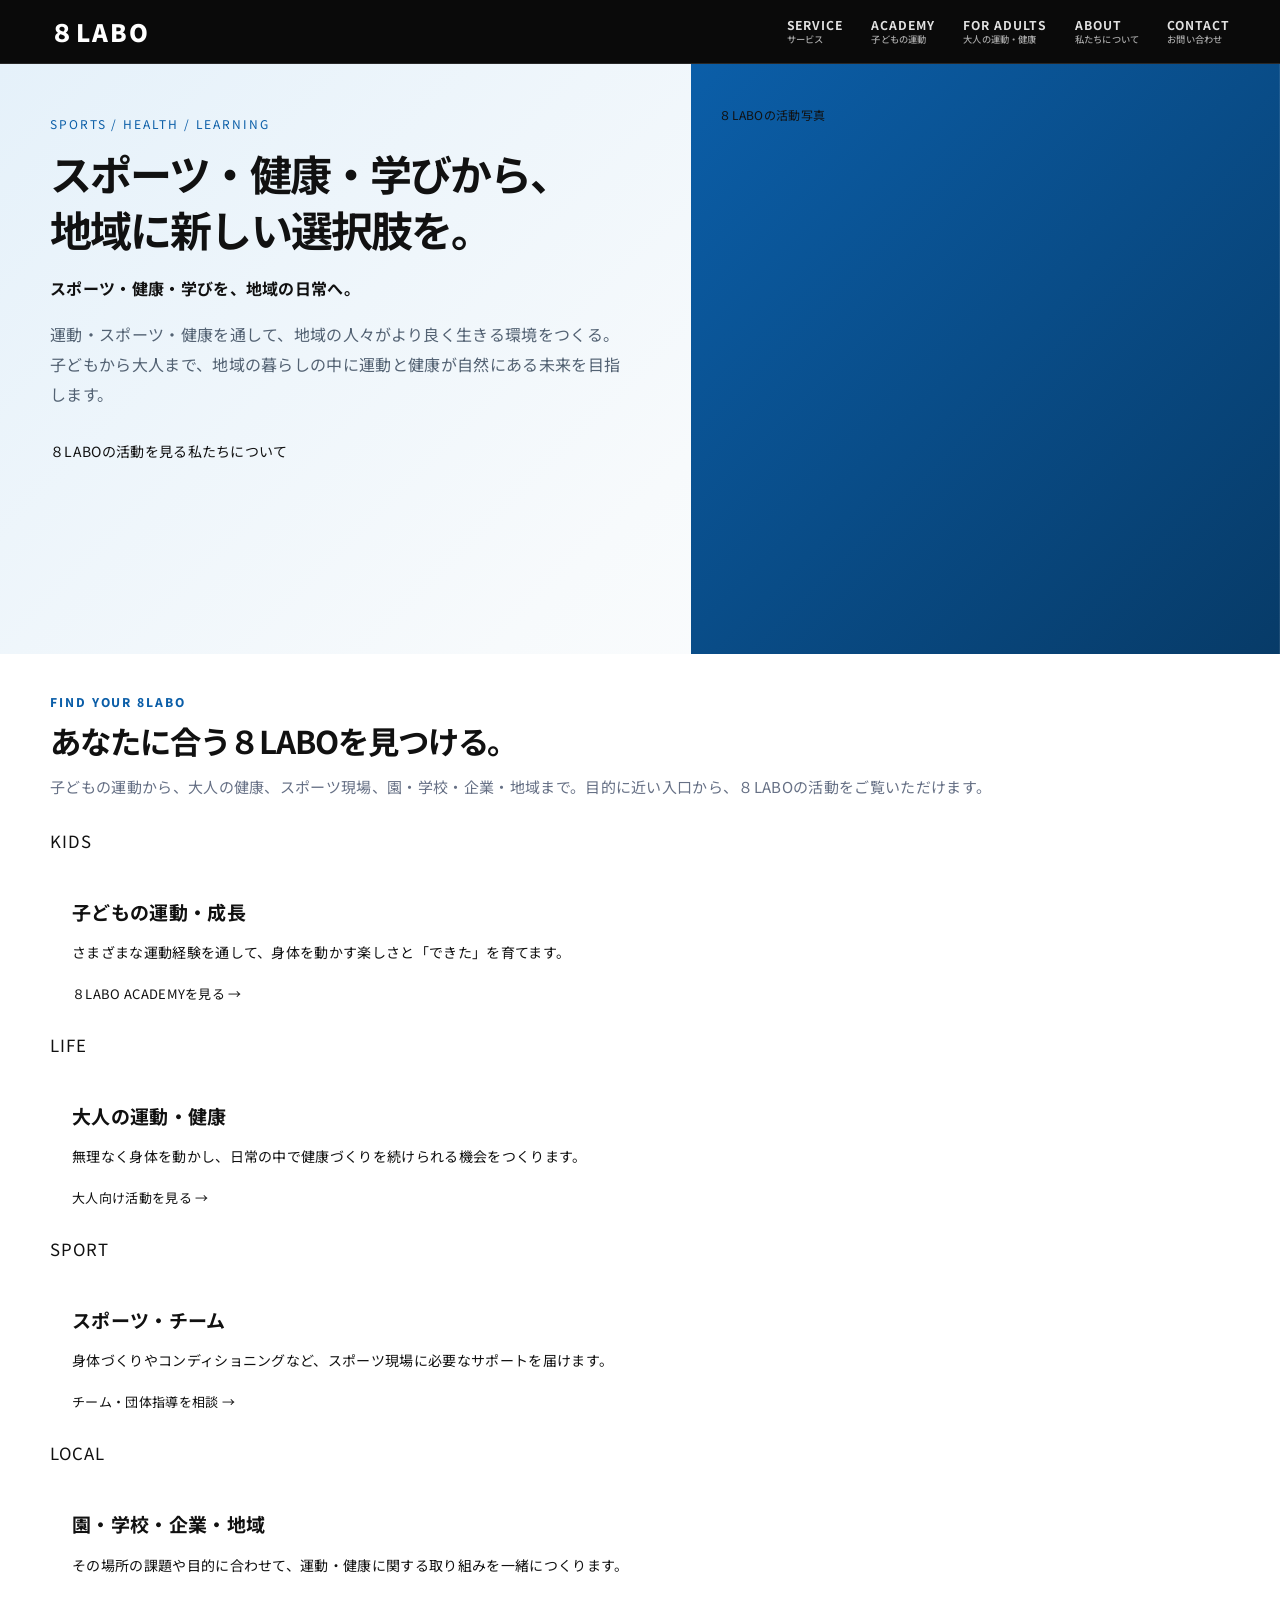
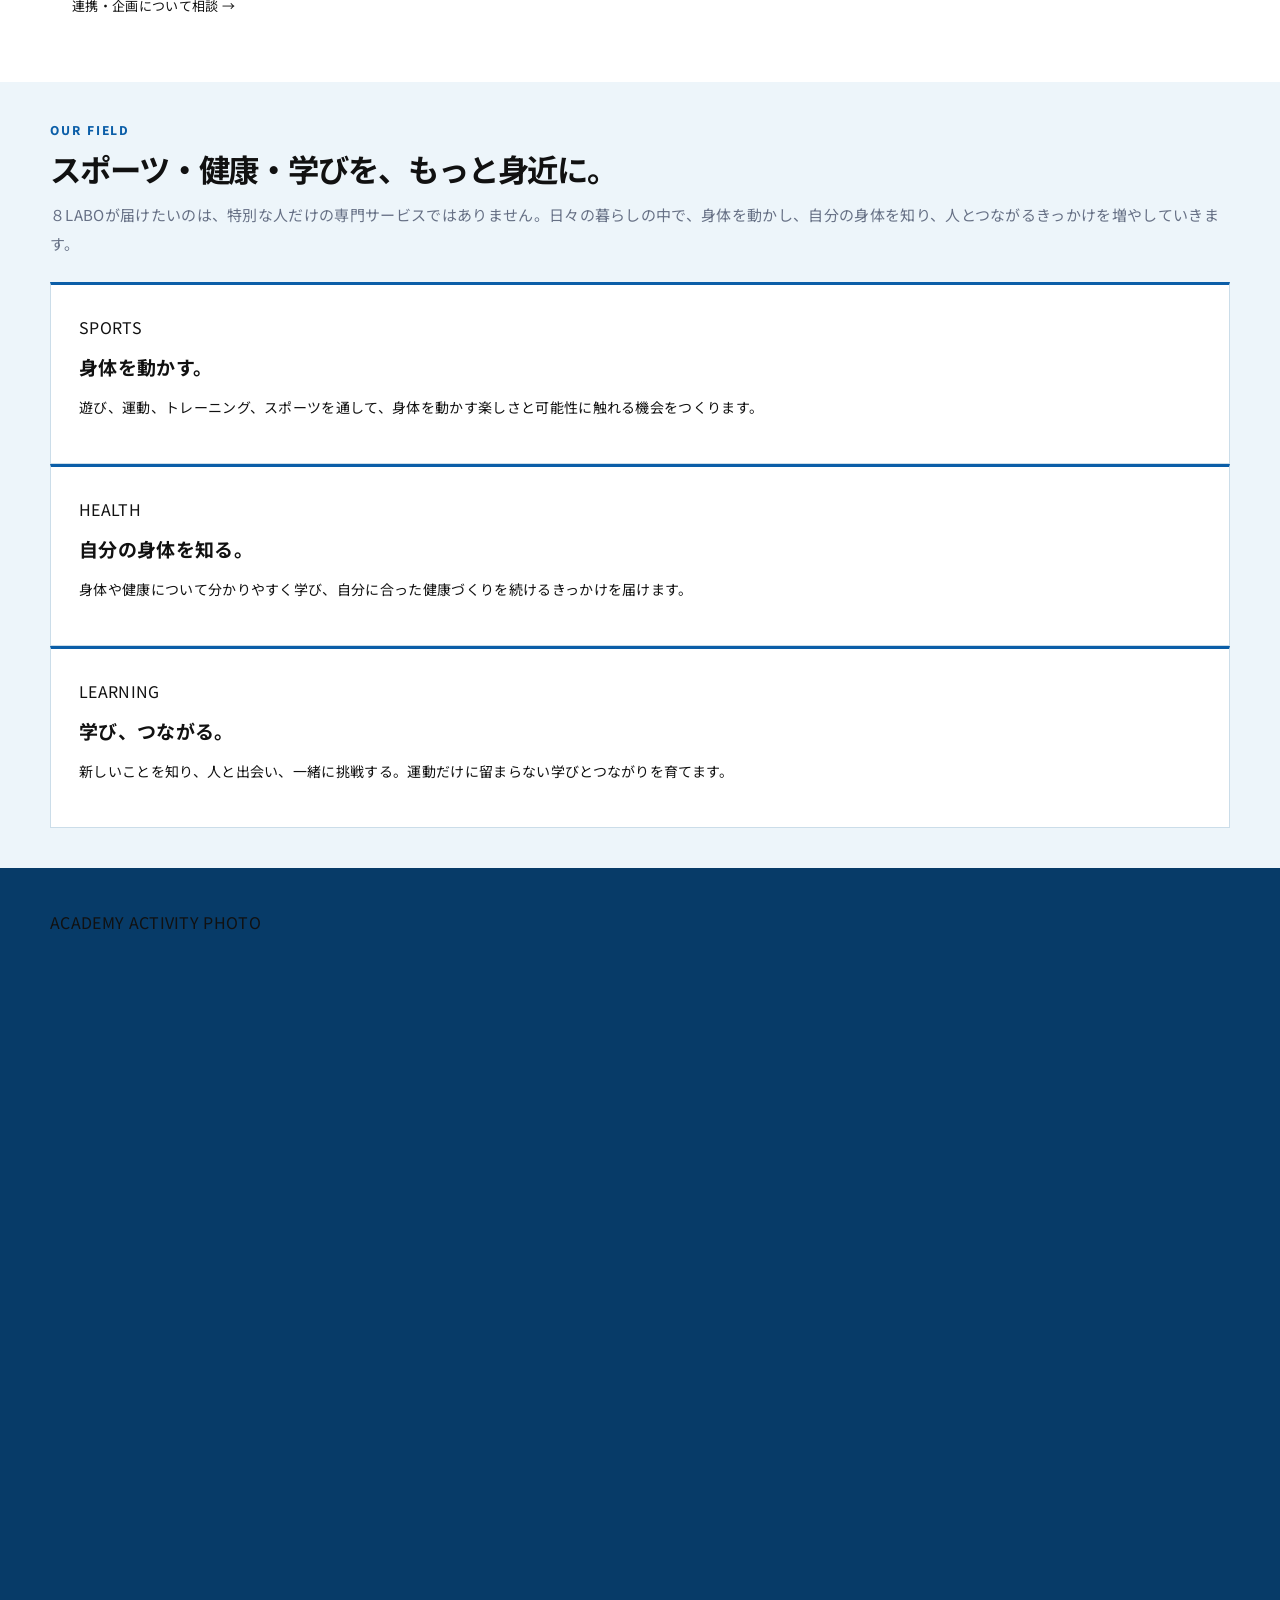
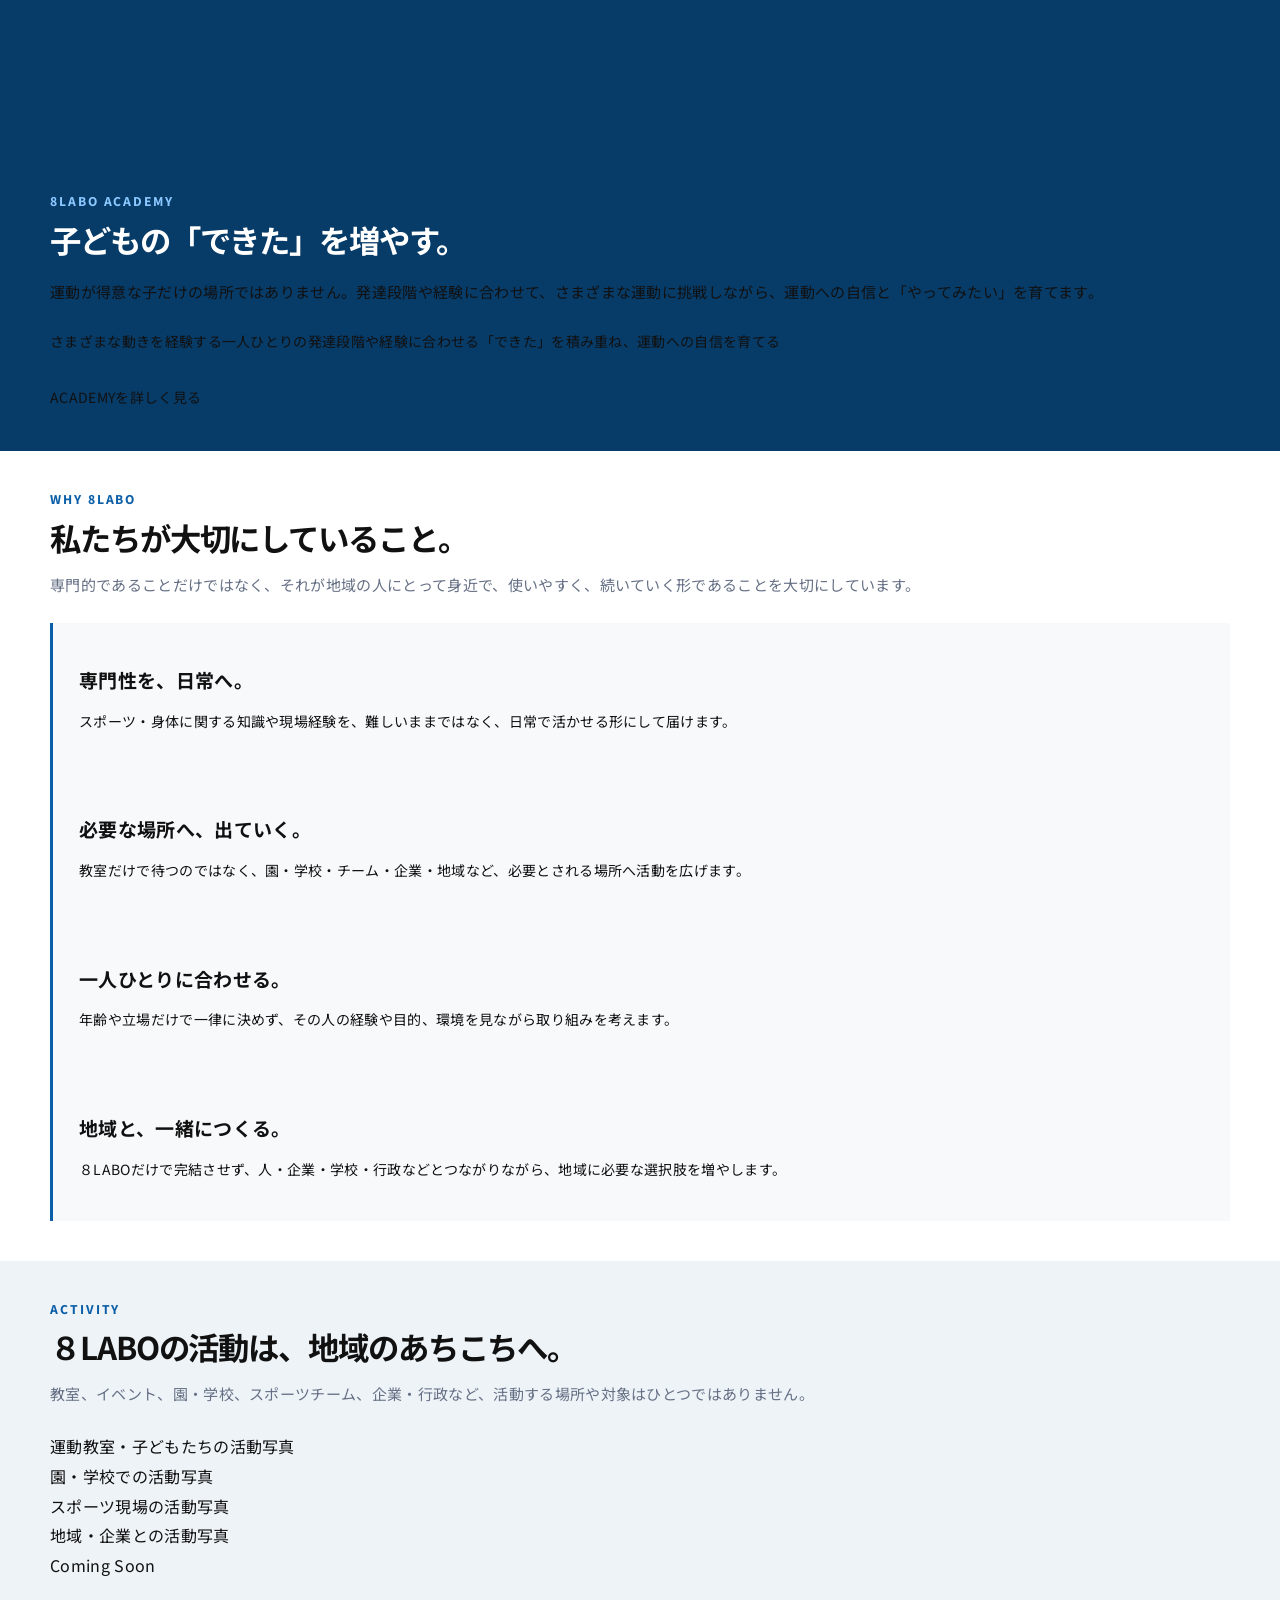
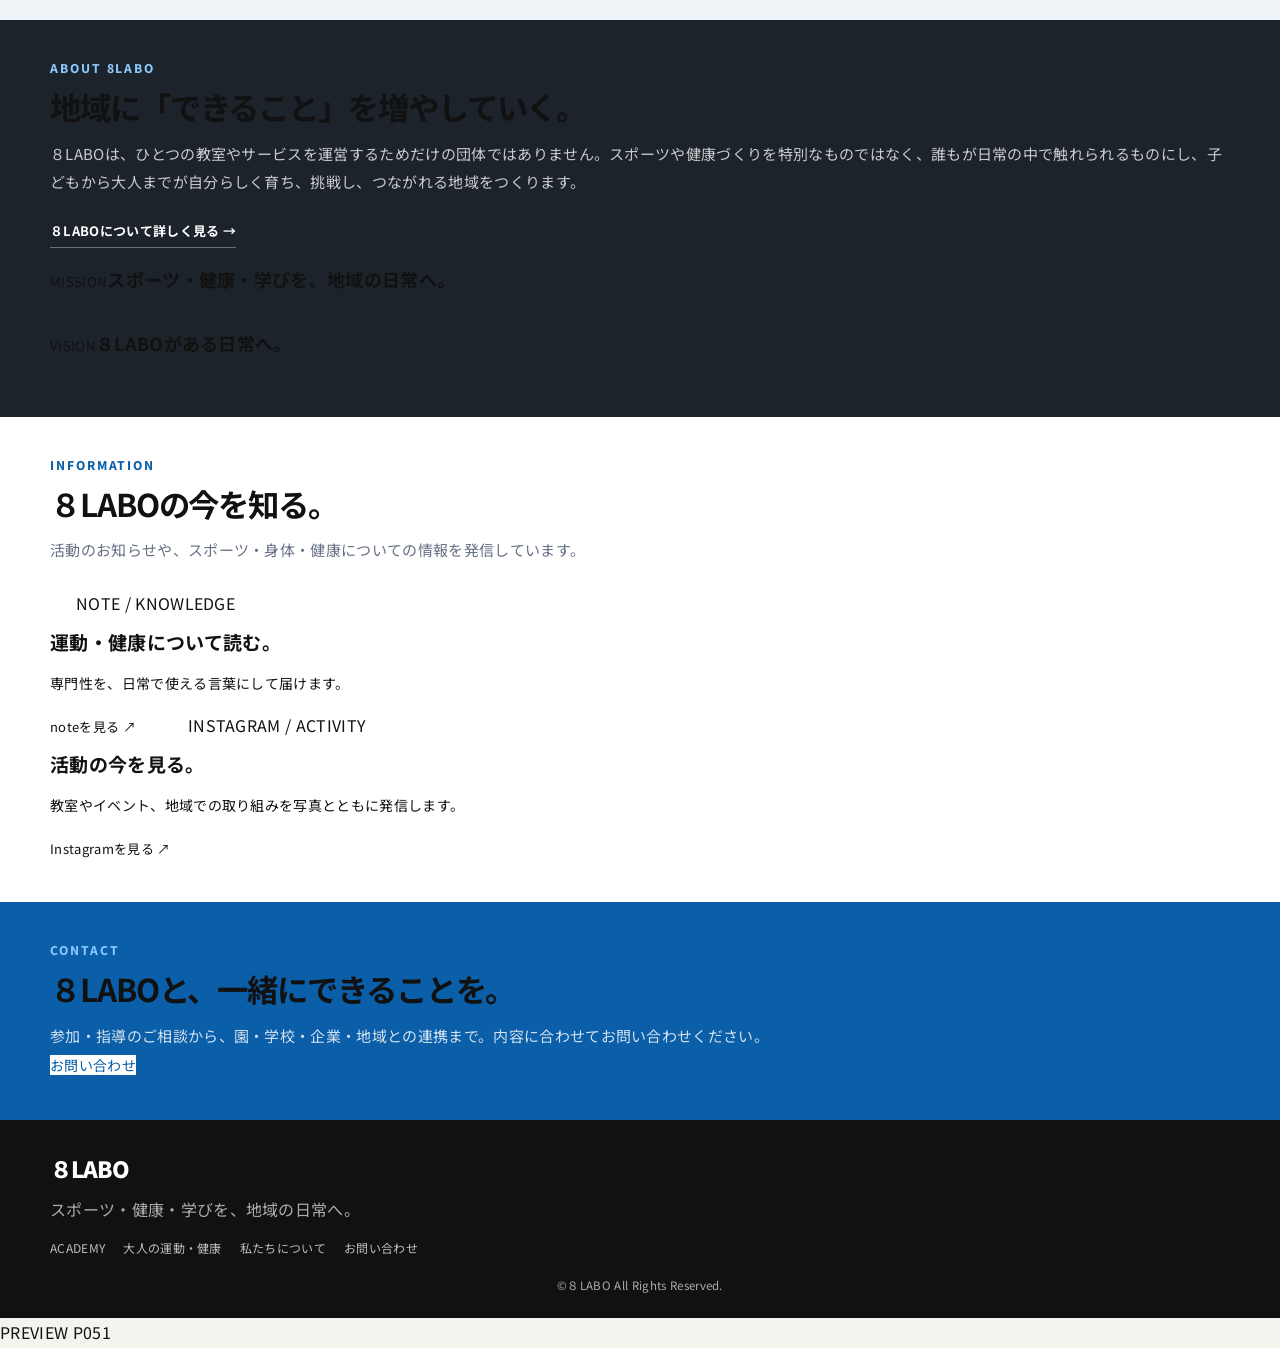
==== commit 21c8fa08: "Refresh home hero CSS after desktop size tuning" ====
--- a/preview/index.html
+++ b/preview/index.html
@@ -1 +1 @@
-<!DOCTYPE html><html lang="ja"><head><meta charset="UTF-8"><meta name="viewport" content="width=device-width,initial-scale=1"><meta name="description" content="８LABOは、スポーツ・健康・学びを地域の日常へ届ける愛媛発の地域づくりプロジェクトです。"><title>８LABO｜スポーツ・健康・学びを、地域の日常へ。</title><link rel="preconnect" href="https://fonts.googleapis.com"><link rel="preconnect" href="https://fonts.gstatic.com" crossorigin><link href="https://fonts.googleapis.com/css2?family=Noto+Sans+JP:wght@400;500;600;700;900&display=swap" rel="stylesheet"><link rel="stylesheet" href="style.css"><link rel="stylesheet" href="refine.css"><link rel="stylesheet" href="p003.css"><link rel="stylesheet" href="home-refactor.css?v=p092"><link rel="stylesheet" href="mobile-header.css?v=p073"></head><body class="p003 home-page"><header class="site-header" id="top"><a class="brand" href="#top">８LABO</a><button class="menu-button" aria-expanded="false">MENU</button><nav class="global-nav"><a href="#for-you">SERVICE<span>サービス</span></a><a href="academy.html">ACADEMY<span>子どもの運動</span></a><a href="adults.html">FOR ADULTS<span>大人の運動・健康</span></a><a href="about.html">ABOUT<span>私たちについて</span></a><a href="contact.html">CONTACT<span>お問い合わせ</span></a></nav></header><main><section class="home-hero"><div class="hero-grid"><div class="hero-copybox"><p class="kicker">SPORTS / HEALTH / LEARNING</p><h1><span class="home-hero-line">スポーツ・健康・学びから、</span><span class="home-hero-line">地域に新しい選択肢を。</span></h1><p class="mission">スポーツ・健康・学びを、地域の日常へ。</p><p class="hero-text">運動・スポーツ・健康を通して、地域の人々がより良く生きる環境をつくる。子どもから大人まで、地域の暮らしの中に運動と健康が自然にある未来を目指します。</p><div class="hero-actions"><a class="btn btn-primary" href="#for-you">８LABOの活動を見る</a><a class="btn btn-secondary" href="about.html">私たちについて</a></div></div><div class="photo-stage"><p class="photo-note">８LABOの活動写真</p></div></div></section><section id="for-you" class="entrance-section"><div class="wrap"><div class="section-head"><div class="heading-unit"><h2>あなたに合う８LABOを見つける。</h2><p class="kicker">FIND YOUR 8LABO</p></div><p>子どもの運動から、大人の健康、スポーツ現場、園・学校・企業・地域まで。目的に近い入口から、８LABOの活動をご覧いただけます。</p></div><div class="entrance-grid"><a class="entrance-card" href="academy.html"><div class="entrance-visual">KIDS</div><div class="entrance-copy"><h3>子どもの運動・成長</h3><p>さまざまな運動経験を通して、身体を動かす楽しさと「できた」を育てます。</p><span class="mini-link">８LABO ACADEMYを見る →</span></div></a><a class="entrance-card" href="adults.html"><div class="entrance-visual">LIFE</div><div class="entrance-copy"><h3>大人の運動・健康</h3><p>無理なく身体を動かし、日常の中で健康づくりを続けられる機会をつくります。</p><span class="mini-link">大人向け活動を見る →</span></div></a><a class="entrance-card" href="contact.html"><div class="entrance-visual">SPORT</div><div class="entrance-copy"><h3>スポーツ・チーム</h3><p>身体づくりやコンディショニングなど、スポーツ現場に必要なサポートを届けます。</p><span class="mini-link">チーム・団体指導を相談 →</span></div></a><a class="entrance-card" href="contact.html"><div class="entrance-visual">LOCAL</div><div class="entrance-copy"><h3>園・学校・企業・地域</h3><p>その場所の課題や目的に合わせて、運動・健康に関する取り組みを一緒につくります。</p><span class="mini-link">連携・企画について相談 →</span></div></a></div></div></section><section id="services" class="home-fields"><div class="wrap"><div class="section-head"><div class="heading-unit"><h2>スポーツ・健康・学びを、もっと身近に。</h2><p class="kicker">OUR FIELD</p></div><p>８LABOが届けたいのは、特別な人だけの専門サービスではありません。日々の暮らしの中で、身体を動かし、自分の身体を知り、人とつながるきっかけを増やしていきます。</p></div><div class="value-grid"><article class="value-card"><span class="value-word">SPORTS</span><h3>身体を動かす。</h3><p>遊び、運動、トレーニング、スポーツを通して、身体を動かす楽しさと可能性に触れる機会をつくります。</p></article><article class="value-card"><span class="value-word">HEALTH</span><h3>自分の身体を知る。</h3><p>身体や健康について分かりやすく学び、自分に合った健康づくりを続けるきっかけを届けます。</p></article><article class="value-card"><span class="value-word">LEARNING</span><h3>学び、つながる。</h3><p>新しいことを知り、人と出会い、一緒に挑戦する。運動だけに留まらない学びとつながりを育てます。</p></article></div></div></section><section class="featured"><div class="wrap featured-grid"><div class="featured-visual">ACADEMY ACTIVITY PHOTO</div><div><div class="heading-unit heading-unit-light"><h2>子どもの「できた」を増やす。</h2><p class="kicker">8LABO ACADEMY</p></div><p>運動が得意な子だけの場所ではありません。発達段階や経験に合わせて、さまざまな運動に挑戦しながら、運動への自信と「やってみたい」を育てます。</p><div class="feature-points"><span>さまざまな動きを経験する</span><span>一人ひとりの発達段階や経験に合わせる</span><span>「できた」を積み重ね、運動への自信を育てる</span></div><a class="btn" href="academy.html">ACADEMYを詳しく見る</a></div></div></section><section id="strength" class="home-strength"><div class="wrap"><div class="section-head"><div class="heading-unit"><h2>私たちが大切にしていること。</h2><p class="kicker">WHY 8LABO</p></div><p>専門的であることだけではなく、それが地域の人にとって身近で、使いやすく、続いていく形であることを大切にしています。</p></div><div class="reason-grid"><article class="reason"><h3>専門性を、日常へ。</h3><p>スポーツ・身体に関する知識や現場経験を、難しいままではなく、日常で活かせる形にして届けます。</p></article><article class="reason"><h3>必要な場所へ、出ていく。</h3><p>教室だけで待つのではなく、園・学校・チーム・企業・地域など、必要とされる場所へ活動を広げます。</p></article><article class="reason"><h3>一人ひとりに合わせる。</h3><p>年齢や立場だけで一律に決めず、その人の経験や目的、環境を見ながら取り組みを考えます。</p></article><article class="reason"><h3>地域と、一緒につくる。</h3><p>８LABOだけで完結させず、人・企業・学校・行政などとつながりながら、地域に必要な選択肢を増やします。</p></article></div></div></section><section id="activity" class="activity-results"><div class="wrap"><div class="section-head"><div class="heading-unit"><h2>８LABOの活動は、地域のあちこちへ。</h2><p class="kicker">ACTIVITY</p></div><p>教室、イベント、園・学校、スポーツチーム、企業・行政など、活動する場所や対象はひとつではありません。</p></div><div class="activity-photo-grid"><div class="activity-photo">運動教室・子どもたちの活動写真</div><div class="activity-photo">園・学校での活動写真</div><div class="activity-photo">スポーツ現場の活動写真</div><div class="activity-photo">地域・企業との活動写真</div></div></div></section><section id="about" class="about-renew"><div class="wrap about-grid"><div class="about-copy"><div class="heading-unit heading-unit-light"><h2>地域に「できること」を増やしていく。</h2><p class="kicker">ABOUT 8LABO</p></div><p>８LABOは、ひとつの教室やサービスを運営するためだけの団体ではありません。スポーツや健康づくりを特別なものではなく、誰もが日常の中で触れられるものにし、子どもから大人までが自分らしく育ち、挑戦し、つながれる地域をつくります。</p><a class="about-link" href="about.html">８LABOについて詳しく見る →</a></div><div class="mv-summary"><div class="mv-block"><small>MISSION</small><strong>スポーツ・健康・学びを、地域の日常へ。</strong></div><div class="mv-block"><small>VISION</small><strong>８LABOがある日常へ。</strong></div></div></div></section><section class="home-news"><div class="wrap"><div class="section-head"><div class="heading-unit"><h2>８LABOの今を知る。</h2><p class="kicker">INFORMATION</p></div><p>活動のお知らせや、スポーツ・身体・健康についての情報を発信しています。</p></div><div class="content-grid"><a class="content-card" href="https://note.com/8labo" target="_blank" rel="noopener"><span class="tag">NOTE / KNOWLEDGE</span><h3>運動・健康について読む。</h3><p>専門性を、日常で使える言葉にして届けます。</p><span class="mini-link">noteを見る ↗</span></a><a class="content-card" href="https://www.instagram.com/8_labo/" target="_blank" rel="noopener"><span class="tag">INSTAGRAM / ACTIVITY</span><h3>活動の今を見る。</h3><p>教室やイベント、地域での取り組みを写真とともに発信します。</p><span class="mini-link">Instagramを見る ↗</span></a></div></div></section><section id="contact" class="renew-contact"><div class="wrap"><div class="heading-unit heading-unit-light"><h2>８LABOと、一緒にできることを。</h2><p class="kicker">CONTACT</p></div><p>参加・指導のご相談から、園・学校・企業・地域との連携まで。内容に合わせてお問い合わせください。</p><div class="hero-actions"><a class="btn home-contact-btn" href="contact.html">お問い合わせ</a></div></div></section></main><footer class="site-footer"><div class="footer-brand">８LABO</div><p>スポーツ・健康・学びを、地域の日常へ。</p><div class="footer-links"><a href="academy.html">ACADEMY</a><a href="adults.html">大人の運動・健康</a><a href="about.html">私たちについて</a><a href="contact.html">お問い合わせ</a></div><p class="copyright">©８LABO All Rights Reserved.</p></footer><div class="preview-badge">PREVIEW P051</div><script src="script.js?v=p091"></script></body></html>+<!DOCTYPE html><html lang="ja"><head><meta charset="UTF-8"><meta name="viewport" content="width=device-width,initial-scale=1"><meta name="description" content="８LABOは、スポーツ・健康・学びを地域の日常へ届ける愛媛発の地域づくりプロジェクトです。"><title>８LABO｜スポーツ・健康・学びを、地域の日常へ。</title><link rel="preconnect" href="https://fonts.googleapis.com"><link rel="preconnect" href="https://fonts.gstatic.com" crossorigin><link href="https://fonts.googleapis.com/css2?family=Noto+Sans+JP:wght@400;500;600;700;900&display=swap" rel="stylesheet"><link rel="stylesheet" href="style.css"><link rel="stylesheet" href="refine.css"><link rel="stylesheet" href="p003.css"><link rel="stylesheet" href="home-refactor.css?v=p094"><link rel="stylesheet" href="mobile-header.css?v=p073"></head><body class="p003 home-page"><header class="site-header" id="top"><a class="brand" href="#top">８LABO</a><button class="menu-button" aria-expanded="false">MENU</button><nav class="global-nav"><a href="#for-you">SERVICE<span>サービス</span></a><a href="academy.html">ACADEMY<span>子どもの運動</span></a><a href="adults.html">FOR ADULTS<span>大人の運動・健康</span></a><a href="about.html">ABOUT<span>私たちについて</span></a><a href="contact.html">CONTACT<span>お問い合わせ</span></a></nav></header><main><section class="home-hero"><div class="hero-grid"><div class="hero-copybox"><p class="kicker">SPORTS / HEALTH / LEARNING</p><h1><span class="home-hero-line">スポーツ・健康・学びから、</span><span class="home-hero-line">地域に新しい選択肢を。</span></h1><p class="mission">スポーツ・健康・学びを、地域の日常へ。</p><p class="hero-text">運動・スポーツ・健康を通して、地域の人々がより良く生きる環境をつくる。子どもから大人まで、地域の暮らしの中に運動と健康が自然にある未来を目指します。</p><div class="hero-actions"><a class="btn btn-primary" href="#for-you">８LABOの活動を見る</a><a class="btn btn-secondary" href="about.html">私たちについて</a></div></div><div class="photo-stage"><p class="photo-note">８LABOの活動写真</p></div></div></section><section id="for-you" class="entrance-section"><div class="wrap"><div class="section-head"><div class="heading-unit"><h2>あなたに合う８LABOを見つける。</h2><p class="kicker">FIND YOUR 8LABO</p></div><p>子どもの運動から、大人の健康、スポーツ現場、園・学校・企業・地域まで。目的に近い入口から、８LABOの活動をご覧いただけます。</p></div><div class="entrance-grid"><a class="entrance-card" href="academy.html"><div class="entrance-visual">KIDS</div><div class="entrance-copy"><h3>子どもの運動・成長</h3><p>さまざまな運動経験を通して、身体を動かす楽しさと「できた」を育てます。</p><span class="mini-link">８LABO ACADEMYを見る →</span></div></a><a class="entrance-card" href="adults.html"><div class="entrance-visual">LIFE</div><div class="entrance-copy"><h3>大人の運動・健康</h3><p>無理なく身体を動かし、日常の中で健康づくりを続けられる機会をつくります。</p><span class="mini-link">大人向け活動を見る →</span></div></a><a class="entrance-card" href="contact.html"><div class="entrance-visual">SPORT</div><div class="entrance-copy"><h3>スポーツ・チーム</h3><p>身体づくりやコンディショニングなど、スポーツ現場に必要なサポートを届けます。</p><span class="mini-link">チーム・団体指導を相談 →</span></div></a><a class="entrance-card" href="contact.html"><div class="entrance-visual">LOCAL</div><div class="entrance-copy"><h3>園・学校・企業・地域</h3><p>その場所の課題や目的に合わせて、運動・健康に関する取り組みを一緒につくります。</p><span class="mini-link">連携・企画について相談 →</span></div></a></div></div></section><section id="services" class="home-fields"><div class="wrap"><div class="section-head"><div class="heading-unit"><h2>スポーツ・健康・学びを、もっと身近に。</h2><p class="kicker">OUR FIELD</p></div><p>８LABOが届けたいのは、特別な人だけの専門サービスではありません。日々の暮らしの中で、身体を動かし、自分の身体を知り、人とつながるきっかけを増やしていきます。</p></div><div class="value-grid"><article class="value-card"><span class="value-word">SPORTS</span><h3>身体を動かす。</h3><p>遊び、運動、トレーニング、スポーツを通して、身体を動かす楽しさと可能性に触れる機会をつくります。</p></article><article class="value-card"><span class="value-word">HEALTH</span><h3>自分の身体を知る。</h3><p>身体や健康について分かりやすく学び、自分に合った健康づくりを続けるきっかけを届けます。</p></article><article class="value-card"><span class="value-word">LEARNING</span><h3>学び、つながる。</h3><p>新しいことを知り、人と出会い、一緒に挑戦する。運動だけに留まらない学びとつながりを育てます。</p></article></div></div></section><section class="featured"><div class="wrap featured-grid"><div class="featured-visual">ACADEMY ACTIVITY PHOTO</div><div><div class="heading-unit heading-unit-light"><h2>子どもの「できた」を増やす。</h2><p class="kicker">8LABO ACADEMY</p></div><p>運動が得意な子だけの場所ではありません。発達段階や経験に合わせて、さまざまな運動に挑戦しながら、運動への自信と「やってみたい」を育てます。</p><div class="feature-points"><span>さまざまな動きを経験する</span><span>一人ひとりの発達段階や経験に合わせる</span><span>「できた」を積み重ね、運動への自信を育てる</span></div><a class="btn" href="academy.html">ACADEMYを詳しく見る</a></div></div></section><section id="strength" class="home-strength"><div class="wrap"><div class="section-head"><div class="heading-unit"><h2>私たちが大切にしていること。</h2><p class="kicker">WHY 8LABO</p></div><p>専門的であることだけではなく、それが地域の人にとって身近で、使いやすく、続いていく形であることを大切にしています。</p></div><div class="reason-grid"><article class="reason"><h3>専門性を、日常へ。</h3><p>スポーツ・身体に関する知識や現場経験を、難しいままではなく、日常で活かせる形にして届けます。</p></article><article class="reason"><h3>必要な場所へ、出ていく。</h3><p>教室だけで待つのではなく、園・学校・チーム・企業・地域など、必要とされる場所へ活動を広げます。</p></article><article class="reason"><h3>一人ひとりに合わせる。</h3><p>年齢や立場だけで一律に決めず、その人の経験や目的、環境を見ながら取り組みを考えます。</p></article><article class="reason"><h3>地域と、一緒につくる。</h3><p>８LABOだけで完結させず、人・企業・学校・行政などとつながりながら、地域に必要な選択肢を増やします。</p></article></div></div></section><section id="activity" class="activity-results"><div class="wrap"><div class="section-head"><div class="heading-unit"><h2>８LABOの活動は、地域のあちこちへ。</h2><p class="kicker">ACTIVITY</p></div><p>教室、イベント、園・学校、スポーツチーム、企業・行政など、活動する場所や対象はひとつではありません。</p></div><div class="activity-photo-grid"><div class="activity-photo">運動教室・子どもたちの活動写真</div><div class="activity-photo">園・学校での活動写真</div><div class="activity-photo">スポーツ現場の活動写真</div><div class="activity-photo">地域・企業との活動写真</div></div></div></section><section id="about" class="about-renew"><div class="wrap about-grid"><div class="about-copy"><div class="heading-unit heading-unit-light"><h2>地域に「できること」を増やしていく。</h2><p class="kicker">ABOUT 8LABO</p></div><p>８LABOは、ひとつの教室やサービスを運営するためだけの団体ではありません。スポーツや健康づくりを特別なものではなく、誰もが日常の中で触れられるものにし、子どもから大人までが自分らしく育ち、挑戦し、つながれる地域をつくります。</p><a class="about-link" href="about.html">８LABOについて詳しく見る →</a></div><div class="mv-summary"><div class="mv-block"><small>MISSION</small><strong>スポーツ・健康・学びを、地域の日常へ。</strong></div><div class="mv-block"><small>VISION</small><strong>８LABOがある日常へ。</strong></div></div></div></section><section class="home-news"><div class="wrap"><div class="section-head"><div class="heading-unit"><h2>８LABOの今を知る。</h2><p class="kicker">INFORMATION</p></div><p>活動のお知らせや、スポーツ・身体・健康についての情報を発信しています。</p></div><div class="content-grid"><a class="content-card" href="https://note.com/8labo" target="_blank" rel="noopener"><span class="tag">NOTE / KNOWLEDGE</span><h3>運動・健康について読む。</h3><p>専門性を、日常で使える言葉にして届けます。</p><span class="mini-link">noteを見る ↗</span></a><a class="content-card" href="https://www.instagram.com/8_labo/" target="_blank" rel="noopener"><span class="tag">INSTAGRAM / ACTIVITY</span><h3>活動の今を見る。</h3><p>教室やイベント、地域での取り組みを写真とともに発信します。</p><span class="mini-link">Instagramを見る ↗</span></a></div></div></section><section id="contact" class="renew-contact"><div class="wrap"><div class="heading-unit heading-unit-light"><h2>８LABOと、一緒にできることを。</h2><p class="kicker">CONTACT</p></div><p>参加・指導のご相談から、園・学校・企業・地域との連携まで。内容に合わせてお問い合わせください。</p><div class="hero-actions"><a class="btn home-contact-btn" href="contact.html">お問い合わせ</a></div></div></section></main><footer class="site-footer"><div class="footer-brand">８LABO</div><p>スポーツ・健康・学びを、地域の日常へ。</p><div class="footer-links"><a href="academy.html">ACADEMY</a><a href="adults.html">大人の運動・健康</a><a href="about.html">私たちについて</a><a href="contact.html">お問い合わせ</a></div><p class="copyright">©８LABO All Rights Reserved.</p></footer><div class="preview-badge">PREVIEW P051</div><script src="script.js?v=p091"></script></body></html>
--- a/preview/home-refactor.css
+++ b/preview/home-refactor.css
@@ -1,4 +1,4 @@
-/* P092 — home base + shared consistency + canonical site header. */
+/* P094 — home base + shared consistency + canonical site header. */
 @import url('./home-p051-base.css?v=p092');
 @import url('./p051-consistency.css?v=p073');
 @import url('./mobile-header.css?v=p066');
@@ -6,7 +6,7 @@
 
 /* Home hero heading is owned here, not by generic text wrapping. */
 .home-page .home-hero h1{
-  font-size:clamp(40px,3vw,48px);
+  font-size:clamp(42px,3.15vw,51px);
 }
 .home-page .home-hero h1 .home-hero-line{
   display:block;
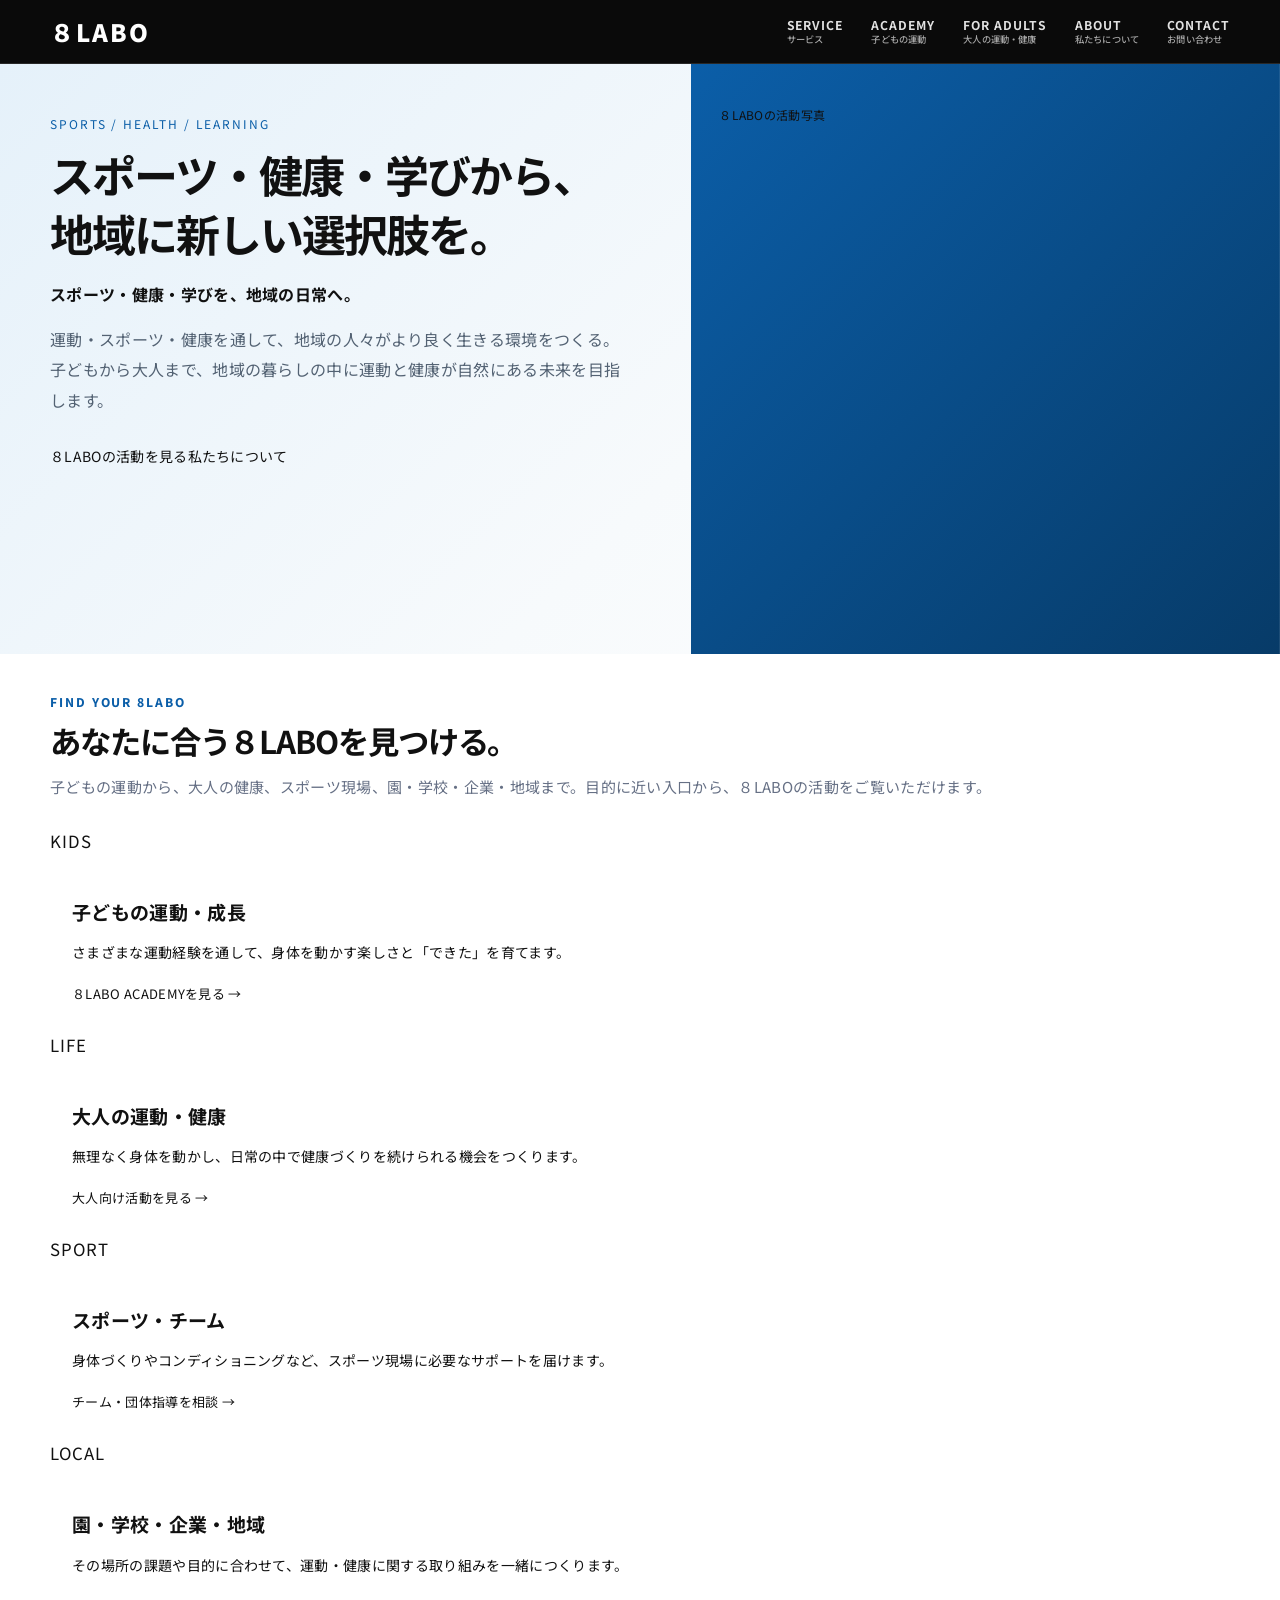
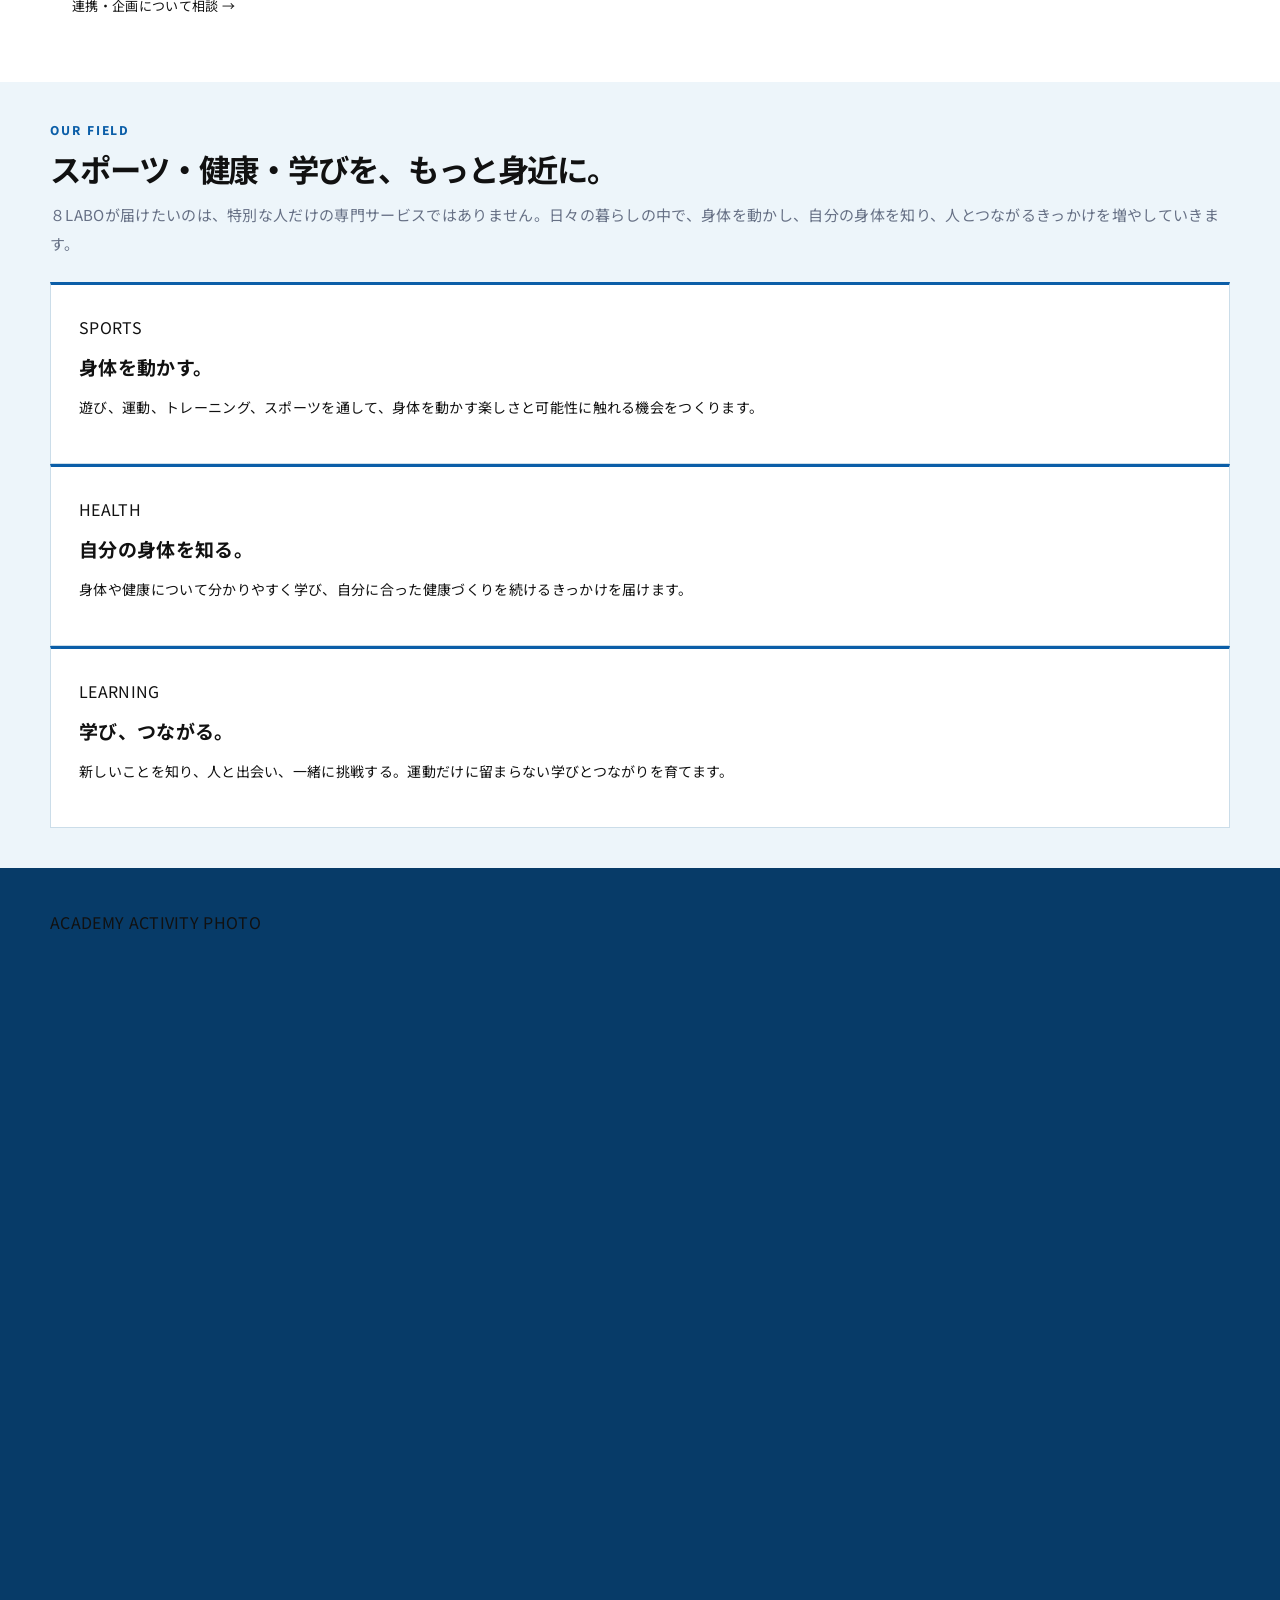
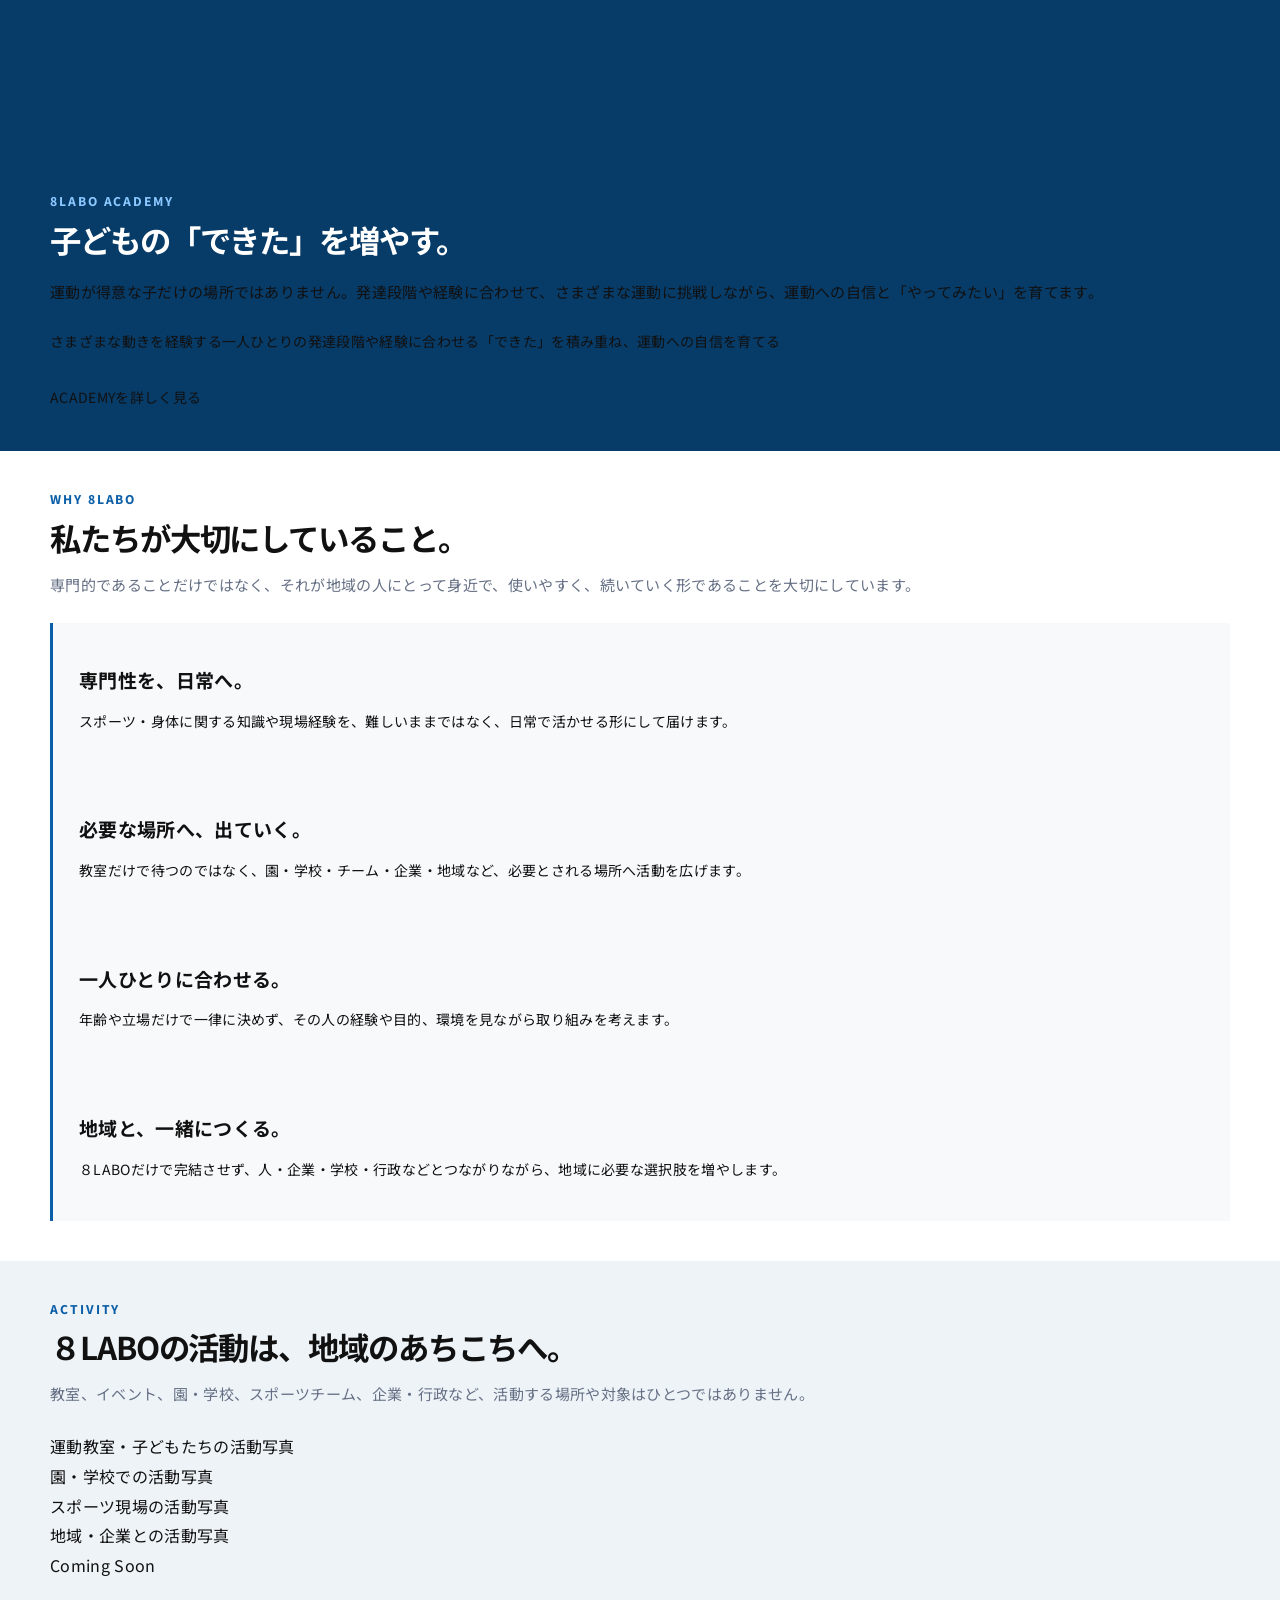
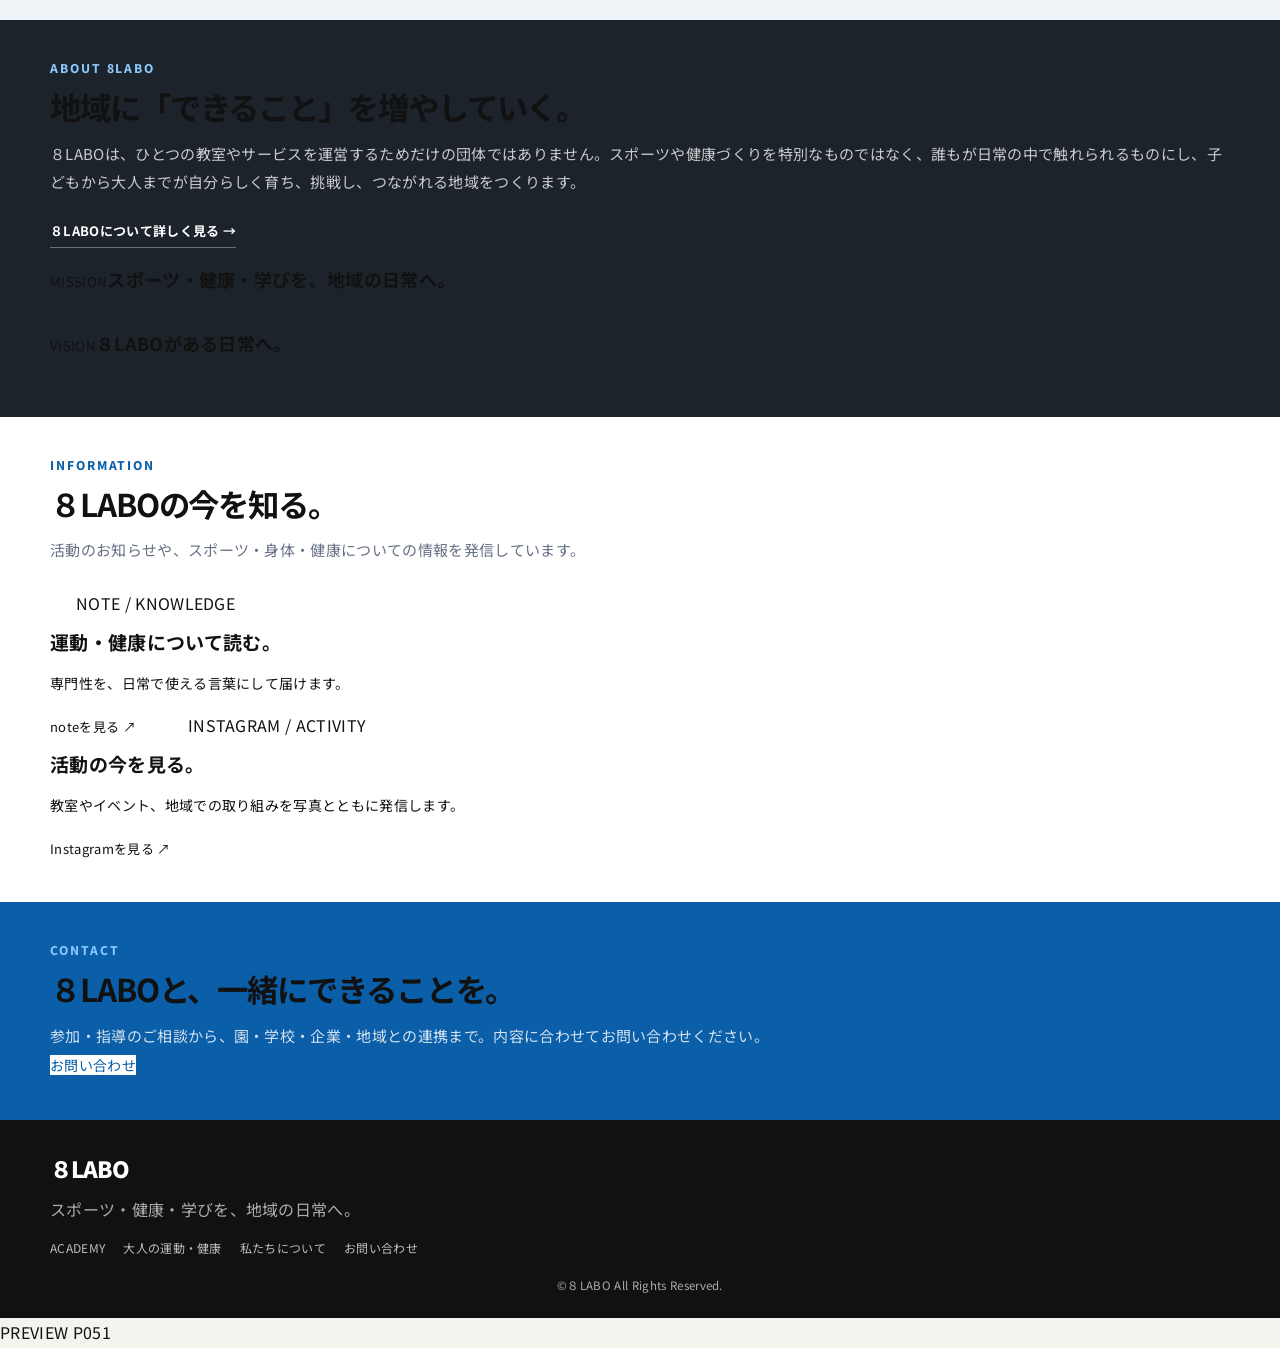
==== commit 63745c8d: "Refresh home hero title sizing" ====
--- a/preview/index.html
+++ b/preview/index.html
@@ -1 +1 @@
-<!DOCTYPE html><html lang="ja"><head><meta charset="UTF-8"><meta name="viewport" content="width=device-width,initial-scale=1"><meta name="description" content="８LABOは、スポーツ・健康・学びを地域の日常へ届ける愛媛発の地域づくりプロジェクトです。"><title>８LABO｜スポーツ・健康・学びを、地域の日常へ。</title><link rel="preconnect" href="https://fonts.googleapis.com"><link rel="preconnect" href="https://fonts.gstatic.com" crossorigin><link href="https://fonts.googleapis.com/css2?family=Noto+Sans+JP:wght@400;500;600;700;900&display=swap" rel="stylesheet"><link rel="stylesheet" href="style.css"><link rel="stylesheet" href="refine.css"><link rel="stylesheet" href="p003.css"><link rel="stylesheet" href="home-refactor.css?v=p094"><link rel="stylesheet" href="mobile-header.css?v=p073"></head><body class="p003 home-page"><header class="site-header" id="top"><a class="brand" href="#top">８LABO</a><button class="menu-button" aria-expanded="false">MENU</button><nav class="global-nav"><a href="#for-you">SERVICE<span>サービス</span></a><a href="academy.html">ACADEMY<span>子どもの運動</span></a><a href="adults.html">FOR ADULTS<span>大人の運動・健康</span></a><a href="about.html">ABOUT<span>私たちについて</span></a><a href="contact.html">CONTACT<span>お問い合わせ</span></a></nav></header><main><section class="home-hero"><div class="hero-grid"><div class="hero-copybox"><p class="kicker">SPORTS / HEALTH / LEARNING</p><h1><span class="home-hero-line">スポーツ・健康・学びから、</span><span class="home-hero-line">地域に新しい選択肢を。</span></h1><p class="mission">スポーツ・健康・学びを、地域の日常へ。</p><p class="hero-text">運動・スポーツ・健康を通して、地域の人々がより良く生きる環境をつくる。子どもから大人まで、地域の暮らしの中に運動と健康が自然にある未来を目指します。</p><div class="hero-actions"><a class="btn btn-primary" href="#for-you">８LABOの活動を見る</a><a class="btn btn-secondary" href="about.html">私たちについて</a></div></div><div class="photo-stage"><p class="photo-note">８LABOの活動写真</p></div></div></section><section id="for-you" class="entrance-section"><div class="wrap"><div class="section-head"><div class="heading-unit"><h2>あなたに合う８LABOを見つける。</h2><p class="kicker">FIND YOUR 8LABO</p></div><p>子どもの運動から、大人の健康、スポーツ現場、園・学校・企業・地域まで。目的に近い入口から、８LABOの活動をご覧いただけます。</p></div><div class="entrance-grid"><a class="entrance-card" href="academy.html"><div class="entrance-visual">KIDS</div><div class="entrance-copy"><h3>子どもの運動・成長</h3><p>さまざまな運動経験を通して、身体を動かす楽しさと「できた」を育てます。</p><span class="mini-link">８LABO ACADEMYを見る →</span></div></a><a class="entrance-card" href="adults.html"><div class="entrance-visual">LIFE</div><div class="entrance-copy"><h3>大人の運動・健康</h3><p>無理なく身体を動かし、日常の中で健康づくりを続けられる機会をつくります。</p><span class="mini-link">大人向け活動を見る →</span></div></a><a class="entrance-card" href="contact.html"><div class="entrance-visual">SPORT</div><div class="entrance-copy"><h3>スポーツ・チーム</h3><p>身体づくりやコンディショニングなど、スポーツ現場に必要なサポートを届けます。</p><span class="mini-link">チーム・団体指導を相談 →</span></div></a><a class="entrance-card" href="contact.html"><div class="entrance-visual">LOCAL</div><div class="entrance-copy"><h3>園・学校・企業・地域</h3><p>その場所の課題や目的に合わせて、運動・健康に関する取り組みを一緒につくります。</p><span class="mini-link">連携・企画について相談 →</span></div></a></div></div></section><section id="services" class="home-fields"><div class="wrap"><div class="section-head"><div class="heading-unit"><h2>スポーツ・健康・学びを、もっと身近に。</h2><p class="kicker">OUR FIELD</p></div><p>８LABOが届けたいのは、特別な人だけの専門サービスではありません。日々の暮らしの中で、身体を動かし、自分の身体を知り、人とつながるきっかけを増やしていきます。</p></div><div class="value-grid"><article class="value-card"><span class="value-word">SPORTS</span><h3>身体を動かす。</h3><p>遊び、運動、トレーニング、スポーツを通して、身体を動かす楽しさと可能性に触れる機会をつくります。</p></article><article class="value-card"><span class="value-word">HEALTH</span><h3>自分の身体を知る。</h3><p>身体や健康について分かりやすく学び、自分に合った健康づくりを続けるきっかけを届けます。</p></article><article class="value-card"><span class="value-word">LEARNING</span><h3>学び、つながる。</h3><p>新しいことを知り、人と出会い、一緒に挑戦する。運動だけに留まらない学びとつながりを育てます。</p></article></div></div></section><section class="featured"><div class="wrap featured-grid"><div class="featured-visual">ACADEMY ACTIVITY PHOTO</div><div><div class="heading-unit heading-unit-light"><h2>子どもの「できた」を増やす。</h2><p class="kicker">8LABO ACADEMY</p></div><p>運動が得意な子だけの場所ではありません。発達段階や経験に合わせて、さまざまな運動に挑戦しながら、運動への自信と「やってみたい」を育てます。</p><div class="feature-points"><span>さまざまな動きを経験する</span><span>一人ひとりの発達段階や経験に合わせる</span><span>「できた」を積み重ね、運動への自信を育てる</span></div><a class="btn" href="academy.html">ACADEMYを詳しく見る</a></div></div></section><section id="strength" class="home-strength"><div class="wrap"><div class="section-head"><div class="heading-unit"><h2>私たちが大切にしていること。</h2><p class="kicker">WHY 8LABO</p></div><p>専門的であることだけではなく、それが地域の人にとって身近で、使いやすく、続いていく形であることを大切にしています。</p></div><div class="reason-grid"><article class="reason"><h3>専門性を、日常へ。</h3><p>スポーツ・身体に関する知識や現場経験を、難しいままではなく、日常で活かせる形にして届けます。</p></article><article class="reason"><h3>必要な場所へ、出ていく。</h3><p>教室だけで待つのではなく、園・学校・チーム・企業・地域など、必要とされる場所へ活動を広げます。</p></article><article class="reason"><h3>一人ひとりに合わせる。</h3><p>年齢や立場だけで一律に決めず、その人の経験や目的、環境を見ながら取り組みを考えます。</p></article><article class="reason"><h3>地域と、一緒につくる。</h3><p>８LABOだけで完結させず、人・企業・学校・行政などとつながりながら、地域に必要な選択肢を増やします。</p></article></div></div></section><section id="activity" class="activity-results"><div class="wrap"><div class="section-head"><div class="heading-unit"><h2>８LABOの活動は、地域のあちこちへ。</h2><p class="kicker">ACTIVITY</p></div><p>教室、イベント、園・学校、スポーツチーム、企業・行政など、活動する場所や対象はひとつではありません。</p></div><div class="activity-photo-grid"><div class="activity-photo">運動教室・子どもたちの活動写真</div><div class="activity-photo">園・学校での活動写真</div><div class="activity-photo">スポーツ現場の活動写真</div><div class="activity-photo">地域・企業との活動写真</div></div></div></section><section id="about" class="about-renew"><div class="wrap about-grid"><div class="about-copy"><div class="heading-unit heading-unit-light"><h2>地域に「できること」を増やしていく。</h2><p class="kicker">ABOUT 8LABO</p></div><p>８LABOは、ひとつの教室やサービスを運営するためだけの団体ではありません。スポーツや健康づくりを特別なものではなく、誰もが日常の中で触れられるものにし、子どもから大人までが自分らしく育ち、挑戦し、つながれる地域をつくります。</p><a class="about-link" href="about.html">８LABOについて詳しく見る →</a></div><div class="mv-summary"><div class="mv-block"><small>MISSION</small><strong>スポーツ・健康・学びを、地域の日常へ。</strong></div><div class="mv-block"><small>VISION</small><strong>８LABOがある日常へ。</strong></div></div></div></section><section class="home-news"><div class="wrap"><div class="section-head"><div class="heading-unit"><h2>８LABOの今を知る。</h2><p class="kicker">INFORMATION</p></div><p>活動のお知らせや、スポーツ・身体・健康についての情報を発信しています。</p></div><div class="content-grid"><a class="content-card" href="https://note.com/8labo" target="_blank" rel="noopener"><span class="tag">NOTE / KNOWLEDGE</span><h3>運動・健康について読む。</h3><p>専門性を、日常で使える言葉にして届けます。</p><span class="mini-link">noteを見る ↗</span></a><a class="content-card" href="https://www.instagram.com/8_labo/" target="_blank" rel="noopener"><span class="tag">INSTAGRAM / ACTIVITY</span><h3>活動の今を見る。</h3><p>教室やイベント、地域での取り組みを写真とともに発信します。</p><span class="mini-link">Instagramを見る ↗</span></a></div></div></section><section id="contact" class="renew-contact"><div class="wrap"><div class="heading-unit heading-unit-light"><h2>８LABOと、一緒にできることを。</h2><p class="kicker">CONTACT</p></div><p>参加・指導のご相談から、園・学校・企業・地域との連携まで。内容に合わせてお問い合わせください。</p><div class="hero-actions"><a class="btn home-contact-btn" href="contact.html">お問い合わせ</a></div></div></section></main><footer class="site-footer"><div class="footer-brand">８LABO</div><p>スポーツ・健康・学びを、地域の日常へ。</p><div class="footer-links"><a href="academy.html">ACADEMY</a><a href="adults.html">大人の運動・健康</a><a href="about.html">私たちについて</a><a href="contact.html">お問い合わせ</a></div><p class="copyright">©８LABO All Rights Reserved.</p></footer><div class="preview-badge">PREVIEW P051</div><script src="script.js?v=p091"></script></body></html>+<!DOCTYPE html><html lang="ja"><head><meta charset="UTF-8"><meta name="viewport" content="width=device-width,initial-scale=1"><meta name="description" content="８LABOは、スポーツ・健康・学びを地域の日常へ届ける愛媛発の地域づくりプロジェクトです。"><title>８LABO｜スポーツ・健康・学びを、地域の日常へ。</title><link rel="preconnect" href="https://fonts.googleapis.com"><link rel="preconnect" href="https://fonts.gstatic.com" crossorigin><link href="https://fonts.googleapis.com/css2?family=Noto+Sans+JP:wght@400;500;600;700;900&display=swap" rel="stylesheet"><link rel="stylesheet" href="style.css"><link rel="stylesheet" href="refine.css"><link rel="stylesheet" href="p003.css"><link rel="stylesheet" href="home-refactor.css?v=p095"><link rel="stylesheet" href="mobile-header.css?v=p073"></head><body class="p003 home-page"><header class="site-header" id="top"><a class="brand" href="#top">８LABO</a><button class="menu-button" aria-expanded="false">MENU</button><nav class="global-nav"><a href="#for-you">SERVICE<span>サービス</span></a><a href="academy.html">ACADEMY<span>子どもの運動</span></a><a href="adults.html">FOR ADULTS<span>大人の運動・健康</span></a><a href="about.html">ABOUT<span>私たちについて</span></a><a href="contact.html">CONTACT<span>お問い合わせ</span></a></nav></header><main><section class="home-hero"><div class="hero-grid"><div class="hero-copybox"><p class="kicker">SPORTS / HEALTH / LEARNING</p><h1><span class="home-hero-line">スポーツ・健康・学びから、</span><span class="home-hero-line">地域に新しい選択肢を。</span></h1><p class="mission">スポーツ・健康・学びを、地域の日常へ。</p><p class="hero-text">運動・スポーツ・健康を通して、地域の人々がより良く生きる環境をつくる。子どもから大人まで、地域の暮らしの中に運動と健康が自然にある未来を目指します。</p><div class="hero-actions"><a class="btn btn-primary" href="#for-you">８LABOの活動を見る</a><a class="btn btn-secondary" href="about.html">私たちについて</a></div></div><div class="photo-stage"><p class="photo-note">８LABOの活動写真</p></div></div></section><section id="for-you" class="entrance-section"><div class="wrap"><div class="section-head"><div class="heading-unit"><h2>あなたに合う８LABOを見つける。</h2><p class="kicker">FIND YOUR 8LABO</p></div><p>子どもの運動から、大人の健康、スポーツ現場、園・学校・企業・地域まで。目的に近い入口から、８LABOの活動をご覧いただけます。</p></div><div class="entrance-grid"><a class="entrance-card" href="academy.html"><div class="entrance-visual">KIDS</div><div class="entrance-copy"><h3>子どもの運動・成長</h3><p>さまざまな運動経験を通して、身体を動かす楽しさと「できた」を育てます。</p><span class="mini-link">８LABO ACADEMYを見る →</span></div></a><a class="entrance-card" href="adults.html"><div class="entrance-visual">LIFE</div><div class="entrance-copy"><h3>大人の運動・健康</h3><p>無理なく身体を動かし、日常の中で健康づくりを続けられる機会をつくります。</p><span class="mini-link">大人向け活動を見る →</span></div></a><a class="entrance-card" href="contact.html"><div class="entrance-visual">SPORT</div><div class="entrance-copy"><h3>スポーツ・チーム</h3><p>身体づくりやコンディショニングなど、スポーツ現場に必要なサポートを届けます。</p><span class="mini-link">チーム・団体指導を相談 →</span></div></a><a class="entrance-card" href="contact.html"><div class="entrance-visual">LOCAL</div><div class="entrance-copy"><h3>園・学校・企業・地域</h3><p>その場所の課題や目的に合わせて、運動・健康に関する取り組みを一緒につくります。</p><span class="mini-link">連携・企画について相談 →</span></div></a></div></div></section><section id="services" class="home-fields"><div class="wrap"><div class="section-head"><div class="heading-unit"><h2>スポーツ・健康・学びを、もっと身近に。</h2><p class="kicker">OUR FIELD</p></div><p>８LABOが届けたいのは、特別な人だけの専門サービスではありません。日々の暮らしの中で、身体を動かし、自分の身体を知り、人とつながるきっかけを増やしていきます。</p></div><div class="value-grid"><article class="value-card"><span class="value-word">SPORTS</span><h3>身体を動かす。</h3><p>遊び、運動、トレーニング、スポーツを通して、身体を動かす楽しさと可能性に触れる機会をつくります。</p></article><article class="value-card"><span class="value-word">HEALTH</span><h3>自分の身体を知る。</h3><p>身体や健康について分かりやすく学び、自分に合った健康づくりを続けるきっかけを届けます。</p></article><article class="value-card"><span class="value-word">LEARNING</span><h3>学び、つながる。</h3><p>新しいことを知り、人と出会い、一緒に挑戦する。運動だけに留まらない学びとつながりを育てます。</p></article></div></div></section><section class="featured"><div class="wrap featured-grid"><div class="featured-visual">ACADEMY ACTIVITY PHOTO</div><div><div class="heading-unit heading-unit-light"><h2>子どもの「できた」を増やす。</h2><p class="kicker">8LABO ACADEMY</p></div><p>運動が得意な子だけの場所ではありません。発達段階や経験に合わせて、さまざまな運動に挑戦しながら、運動への自信と「やってみたい」を育てます。</p><div class="feature-points"><span>さまざまな動きを経験する</span><span>一人ひとりの発達段階や経験に合わせる</span><span>「できた」を積み重ね、運動への自信を育てる</span></div><a class="btn" href="academy.html">ACADEMYを詳しく見る</a></div></div></section><section id="strength" class="home-strength"><div class="wrap"><div class="section-head"><div class="heading-unit"><h2>私たちが大切にしていること。</h2><p class="kicker">WHY 8LABO</p></div><p>専門的であることだけではなく、それが地域の人にとって身近で、使いやすく、続いていく形であることを大切にしています。</p></div><div class="reason-grid"><article class="reason"><h3>専門性を、日常へ。</h3><p>スポーツ・身体に関する知識や現場経験を、難しいままではなく、日常で活かせる形にして届けます。</p></article><article class="reason"><h3>必要な場所へ、出ていく。</h3><p>教室だけで待つのではなく、園・学校・チーム・企業・地域など、必要とされる場所へ活動を広げます。</p></article><article class="reason"><h3>一人ひとりに合わせる。</h3><p>年齢や立場だけで一律に決めず、その人の経験や目的、環境を見ながら取り組みを考えます。</p></article><article class="reason"><h3>地域と、一緒につくる。</h3><p>８LABOだけで完結させず、人・企業・学校・行政などとつながりながら、地域に必要な選択肢を増やします。</p></article></div></div></section><section id="activity" class="activity-results"><div class="wrap"><div class="section-head"><div class="heading-unit"><h2>８LABOの活動は、地域のあちこちへ。</h2><p class="kicker">ACTIVITY</p></div><p>教室、イベント、園・学校、スポーツチーム、企業・行政など、活動する場所や対象はひとつではありません。</p></div><div class="activity-photo-grid"><div class="activity-photo">運動教室・子どもたちの活動写真</div><div class="activity-photo">園・学校での活動写真</div><div class="activity-photo">スポーツ現場の活動写真</div><div class="activity-photo">地域・企業との活動写真</div></div></div></section><section id="about" class="about-renew"><div class="wrap about-grid"><div class="about-copy"><div class="heading-unit heading-unit-light"><h2>地域に「できること」を増やしていく。</h2><p class="kicker">ABOUT 8LABO</p></div><p>８LABOは、ひとつの教室やサービスを運営するためだけの団体ではありません。スポーツや健康づくりを特別なものではなく、誰もが日常の中で触れられるものにし、子どもから大人までが自分らしく育ち、挑戦し、つながれる地域をつくります。</p><a class="about-link" href="about.html">８LABOについて詳しく見る →</a></div><div class="mv-summary"><div class="mv-block"><small>MISSION</small><strong>スポーツ・健康・学びを、地域の日常へ。</strong></div><div class="mv-block"><small>VISION</small><strong>８LABOがある日常へ。</strong></div></div></div></section><section class="home-news"><div class="wrap"><div class="section-head"><div class="heading-unit"><h2>８LABOの今を知る。</h2><p class="kicker">INFORMATION</p></div><p>活動のお知らせや、スポーツ・身体・健康についての情報を発信しています。</p></div><div class="content-grid"><a class="content-card" href="https://note.com/8labo" target="_blank" rel="noopener"><span class="tag">NOTE / KNOWLEDGE</span><h3>運動・健康について読む。</h3><p>専門性を、日常で使える言葉にして届けます。</p><span class="mini-link">noteを見る ↗</span></a><a class="content-card" href="https://www.instagram.com/8_labo/" target="_blank" rel="noopener"><span class="tag">INSTAGRAM / ACTIVITY</span><h3>活動の今を見る。</h3><p>教室やイベント、地域での取り組みを写真とともに発信します。</p><span class="mini-link">Instagramを見る ↗</span></a></div></div></section><section id="contact" class="renew-contact"><div class="wrap"><div class="heading-unit heading-unit-light"><h2>８LABOと、一緒にできることを。</h2><p class="kicker">CONTACT</p></div><p>参加・指導のご相談から、園・学校・企業・地域との連携まで。内容に合わせてお問い合わせください。</p><div class="hero-actions"><a class="btn home-contact-btn" href="contact.html">お問い合わせ</a></div></div></section></main><footer class="site-footer"><div class="footer-brand">８LABO</div><p>スポーツ・健康・学びを、地域の日常へ。</p><div class="footer-links"><a href="academy.html">ACADEMY</a><a href="adults.html">大人の運動・健康</a><a href="about.html">私たちについて</a><a href="contact.html">お問い合わせ</a></div><p class="copyright">©８LABO All Rights Reserved.</p></footer><div class="preview-badge">PREVIEW P051</div><script src="script.js?v=p091"></script></body></html>
--- a/preview/home-refactor.css
+++ b/preview/home-refactor.css
@@ -1,4 +1,4 @@
-/* P094 — home base + shared consistency + canonical site header. */
+/* P095 — home base + shared consistency + canonical site header. */
 @import url('./home-p051-base.css?v=p092');
 @import url('./p051-consistency.css?v=p073');
 @import url('./mobile-header.css?v=p066');
@@ -6,7 +6,7 @@
 
 /* Home hero heading is owned here, not by generic text wrapping. */
 .home-page .home-hero h1{
-  font-size:clamp(42px,3.15vw,51px);
+  font-size:clamp(44px,3.28vw,53px);
 }
 .home-page .home-hero h1 .home-hero-line{
   display:block;
